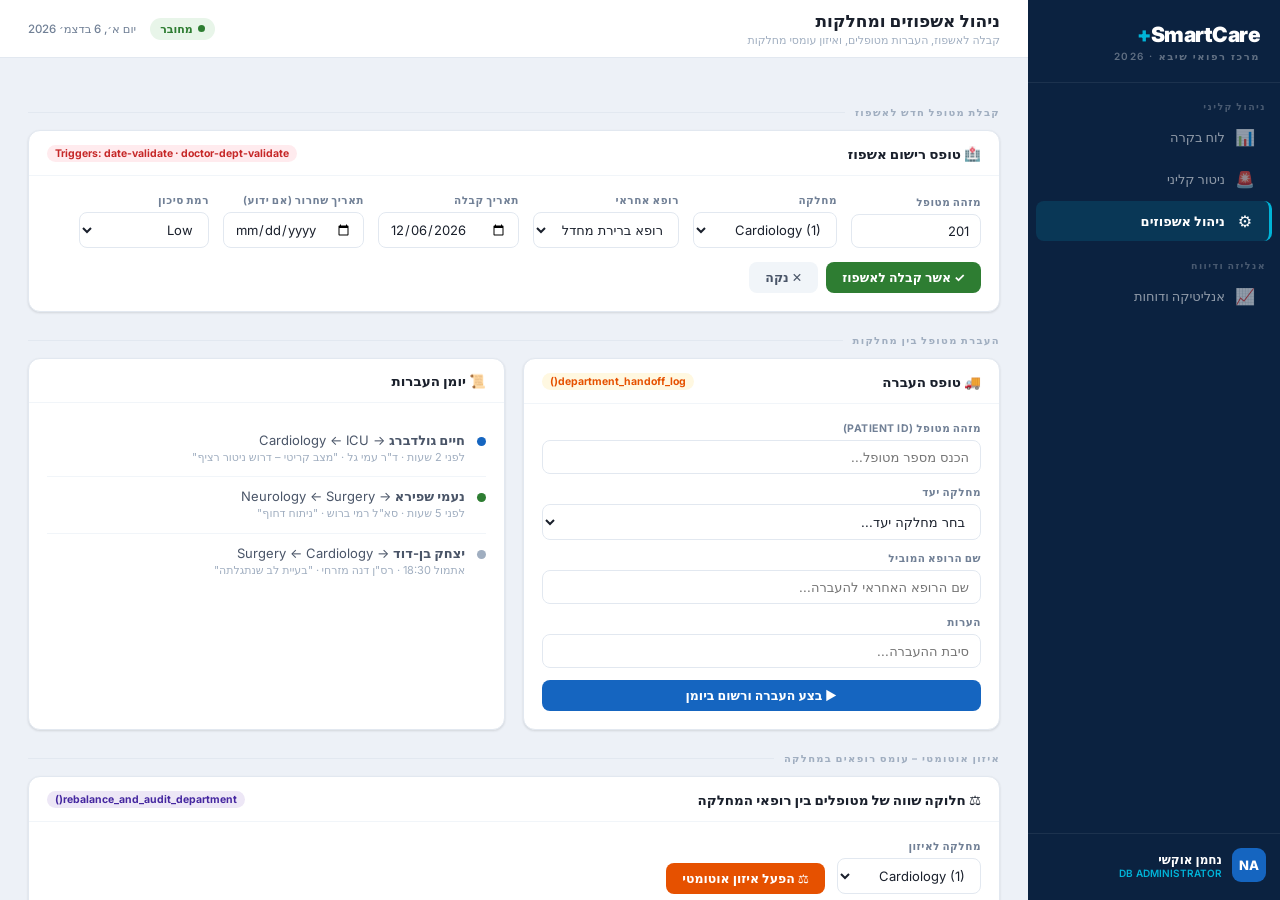
==== שלב 5/templates/management.html @ 1dbebbc8 "Step 5 - Website Design" ====
<!doctype html>
<html lang="he" dir="rtl">
<head>
<meta charset="UTF-8"/><meta name="viewport" content="width=device-width,initial-scale=1.0"/>
<title>SmartCare HIS – ניהול</title>
<link rel="preconnect" href="https://fonts.googleapis.com"/>
<link rel="stylesheet" href="https://fonts.googleapis.com/css2?family=Inter:wght@400;500;600;700;800;900&display=swap"/>
<style>
:root{--sb-bg:#0b2240;--sb-w:252px;--cyan:#00b4d8;--cyan-dim:rgba(0,180,216,.14);--blue:#1565c0;--blue-dk:#0d47a1;--red:#c62828;--red-bg:#ffebee;--green:#2e7d32;--green-bg:#e8f5e9;--amber:#e65100;--amber-bg:#fff8e1;--purple:#4527a0;--purple-bg:#ede7f6;--page-bg:#edf1f7;--card:#ffffff;--border:#e2e8f0;--border-light:#f1f5f9;--t1:#1a202c;--t2:#4a5568;--t3:#718096;--t4:#a0aec0;--shadow-sm:0 1px 3px rgba(0,0,0,.07),0 1px 2px rgba(0,0,0,.05);--shadow-md:0 4px 12px rgba(0,0,0,.08);--radius:12px}
*,*::before,*::after{box-sizing:border-box;margin:0;padding:0}
html,body{height:100%;font-family:'Inter',system-ui,sans-serif;background:var(--page-bg);color:var(--t1);direction:rtl}
a{text-decoration:none;color:inherit}
.app{display:flex;height:100vh;overflow:hidden}
.sidebar{width:var(--sb-w);background:var(--sb-bg);display:flex;flex-direction:column;flex-shrink:0;overflow-y:auto;overflow-x:hidden}
.sidebar::-webkit-scrollbar{width:0}
.sb-logo{padding:24px 20px 20px;border-bottom:1px solid rgba(255,255,255,.07)}
.sb-logo-name{font-size:21px;font-weight:900;color:#fff;letter-spacing:-.5px;line-height:1}
.sb-logo-name em{color:var(--cyan);font-style:normal}
.sb-logo-sub{font-size:10px;color:rgba(255,255,255,.35);font-weight:600;text-transform:uppercase;letter-spacing:1.5px;margin-top:5px}
.sb-section{padding:18px 14px 4px;font-size:9.5px;font-weight:700;text-transform:uppercase;letter-spacing:1.4px;color:rgba(255,255,255,.25)}
.sb-link{display:flex;align-items:center;gap:10px;padding:10px 14px;margin:1px 8px;border-radius:8px;color:rgba(255,255,255,.55);font-size:13px;font-weight:500;transition:background .15s,color .15s;cursor:pointer;border-right:3px solid transparent}
.sb-link:hover{background:rgba(255,255,255,.06);color:rgba(255,255,255,.9)}
.sb-link.active{background:var(--cyan-dim);color:#fff;font-weight:700;border-right-color:var(--cyan)}
.sb-link .ico{font-size:16px;width:20px;text-align:center;flex-shrink:0}
.sb-footer{margin-top:auto;padding:14px 14px 18px;border-top:1px solid rgba(255,255,255,.07);display:flex;align-items:center;gap:10px}
.sb-avatar{width:34px;height:34px;border-radius:9px;background:var(--blue);display:flex;align-items:center;justify-content:center;font-size:13px;font-weight:800;color:#fff;flex-shrink:0}
.sb-user-name{font-size:12px;font-weight:700;color:#fff}
.sb-user-role{font-size:10px;color:var(--cyan);font-weight:600;text-transform:uppercase}
.main{flex:1;display:flex;flex-direction:column;overflow:hidden}
.topbar{background:var(--card);border-bottom:1px solid var(--border);height:58px;padding:0 28px;display:flex;align-items:center;justify-content:space-between;flex-shrink:0}
.tb-title{font-size:17px;font-weight:800;color:var(--t1)}
.tb-sub{font-size:11px;color:var(--t4);margin-top:2px}
.tb-right{display:flex;align-items:center;gap:14px}
.live-pill{display:flex;align-items:center;gap:5px;background:var(--green-bg);color:var(--green);font-size:11px;font-weight:700;padding:4px 10px;border-radius:20px}
.live-dot{width:7px;height:7px;border-radius:50%;background:var(--green);animation:pulse 1.5s infinite}
@keyframes pulse{0%,100%{opacity:1}50%{opacity:.35}}
.tb-date{font-size:11.5px;color:var(--t3);font-weight:500}
.scroll-area{flex:1;overflow-y:auto;padding:26px 28px}
.scroll-area::-webkit-scrollbar{width:5px}
.scroll-area::-webkit-scrollbar-thumb{background:#cbd5e1;border-radius:4px}
.sec-label{font-size:10px;font-weight:700;text-transform:uppercase;letter-spacing:1.3px;color:var(--t4);display:flex;align-items:center;gap:10px;margin:22px 0 12px}
.sec-label::after{content:'';flex:1;height:1px;background:var(--border)}
.g2{display:grid;grid-template-columns:1fr 1fr;gap:18px}
.mb22{margin-bottom:22px}
.card{background:var(--card);border-radius:var(--radius);border:1px solid var(--border);box-shadow:var(--shadow-sm);overflow:hidden;transition:box-shadow .2s}
.card:hover{box-shadow:var(--shadow-md)}
.card-hd{padding:14px 18px 13px;border-bottom:1px solid var(--border-light);display:flex;align-items:center;justify-content:space-between;gap:10px}
.card-title{font-size:13.5px;font-weight:700;color:var(--t1);display:flex;align-items:center;gap:7px}
.card-body{padding:18px}
.tbl{width:100%;border-collapse:collapse}
.tbl thead th{background:#f8fafc;padding:10px 16px;font-size:10.5px;font-weight:700;color:var(--t3);text-transform:uppercase;letter-spacing:.5px;border-bottom:1px solid var(--border);text-align:right;white-space:nowrap}
.tbl tbody td{padding:11px 16px;font-size:13px;color:var(--t2);border-bottom:1px solid var(--border-light);vertical-align:middle}
.tbl tbody tr:last-child td{border-bottom:none}
.tbl tbody tr{transition:background .1s}
.tbl tbody tr:hover td{background:#f8fafc}
.tbl td b{color:var(--t1)}
.badge{display:inline-flex;align-items:center;font-size:10.5px;font-weight:700;padding:3px 9px;border-radius:20px;white-space:nowrap;letter-spacing:.2px}
.b-crit{background:#b71c1c;color:#fff}.b-high{background:var(--red-bg);color:var(--red)}.b-warn{background:var(--amber-bg);color:var(--amber)}.b-stable{background:var(--green-bg);color:var(--green)}
.tag-red{background:var(--red-bg);color:var(--red);font-size:10.5px;font-weight:700;padding:2px 8px;border-radius:20px}
.tag-amber{background:var(--amber-bg);color:var(--amber);font-size:10.5px;font-weight:700;padding:2px 8px;border-radius:20px}
.tag-cyan{background:rgba(0,180,216,.1);color:#006064;font-size:10.5px;font-weight:700;padding:2px 8px;border-radius:20px}
.tag-purple{background:var(--purple-bg);color:var(--purple);font-size:10.5px;font-weight:700;padding:2px 8px;border-radius:20px}
.f-row{display:flex;gap:12px;align-items:flex-end;flex-wrap:wrap}
.f-col{display:flex;flex-direction:column;gap:5px}
.f-label{font-size:10.5px;font-weight:700;color:var(--t3);text-transform:uppercase;letter-spacing:.5px}
.f-input,.f-select{border:1.5px solid var(--border);border-radius:8px;padding:8px 11px;font-size:13px;font-family:inherit;background:#fff;color:var(--t1);outline:none;transition:border-color .15s,box-shadow .15s;min-width:130px}
.f-input:focus,.f-select:focus{border-color:var(--blue);box-shadow:0 0 0 3px rgba(21,101,192,.1)}
.w100{width:100%}
.btn{padding:8px 16px;border-radius:8px;border:none;cursor:pointer;font-size:12.5px;font-weight:700;font-family:inherit;display:inline-flex;align-items:center;gap:6px;transition:all .15s;white-space:nowrap}
.btn:active{transform:scale(.97)}
.btn-blue{background:var(--blue);color:#fff}.btn-blue:hover{background:var(--blue-dk)}
.btn-green{background:var(--green);color:#fff}.btn-green:hover{background:#1b5e20}
.btn-amber{background:var(--amber);color:#fff}.btn-amber:hover{background:#bf360c}
.btn-ghost{background:#f1f5f9;color:var(--t2)}.btn-ghost:hover{background:#e2e8f0}
.btn-sm{padding:5px 12px;font-size:12px}
.rbox{border-radius:9px;padding:11px 14px;font-size:12.5px;font-weight:500;line-height:1.5;display:none;margin-top:14px}
.rbox.show{display:block}
.rbox.ok{background:var(--green-bg);border:1px solid #a5d6a7;color:#1b5e20}
.rbox.err{background:var(--red-bg);border:1px solid #ef9a9a;color:var(--red)}
.rbox.info{background:#e3f2fd;border:1px solid #90caf9;color:var(--blue)}
.tlog-item{display:flex;align-items:flex-start;gap:12px;padding:11px 0;border-bottom:1px solid var(--border-light)}
.tlog-item:last-child{border-bottom:none}
.tlog-dot{width:9px;height:9px;border-radius:50%;flex-shrink:0;margin-top:5px;background:var(--t4)}
.tlog-txt{font-size:13px;color:var(--t2)}
.tlog-sub{font-size:11px;color:var(--t4);margin-top:2px;line-height:1.4}
@keyframes fadeUp{from{opacity:0;transform:translateY(8px)}to{opacity:1;transform:translateY(0)}}
.fade-up{animation:fadeUp .3s ease}
</style>
</head>
<body>
<div class="app">

  <!-- SIDEBAR -->
  <aside class="sidebar">
    <div class="sb-logo">
      <div class="sb-logo-name">SmartCare<em>+</em></div>
      <div class="sb-logo-sub">מרכז רפואי שיבא · 2026</div>
    </div>
    <div class="sb-section">ניהול קליני</div>
    <a class="sb-link" href="index.html"><span class="ico">📊</span> לוח בקרה</a>
    <a class="sb-link" href="monitoring.html"><span class="ico">🚨</span> ניטור קליני</a>
    <a class="sb-link active" href="management.html"><span class="ico">⚙️</span> ניהול אשפוזים</a>
    <div class="sb-section">אנליזה ודיווח</div>
    <a class="sb-link" href="analytics.html"><span class="ico">📈</span> אנליטיקה ודוחות</a>
    <div class="sb-footer">
      <div class="sb-avatar">NA</div>
      <div>
        <div class="sb-user-name">נחמן אוקשי</div>
        <div class="sb-user-role">DB Administrator</div>
      </div>
    </div>
  </aside>

  <div class="main">
    <div class="topbar">
      <div>
        <div class="tb-title">ניהול אשפוזים ומחלקות</div>
        <div class="tb-sub">קבלה לאשפוז, העברות מטופלים, ואיזון עומסי מחלקות</div>
      </div>
      <div class="tb-right">
        <div class="live-pill"><div class="live-dot"></div>מחובר</div>
        <div class="tb-date" id="tb-date"></div>
      </div>
    </div>

    <div class="scroll-area fade-up">

      <!-- admission form -->
      <div class="sec-label">קבלת מטופל חדש לאשפוז</div>
      <div class="card mb22">
        <div class="card-hd">
          <div class="card-title">🏥 טופס רישום אשפוז</div>
          <span class="tag-red">Triggers: date-validate · doctor-dept-validate</span>
        </div>
        <div class="card-body">
          <div class="f-row" style="flex-wrap:wrap;gap:14px;margin-bottom:14px">
            <div class="f-col">
              <label class="f-label">מזהה מטופל</label>
              <input type="number" id="a-pid" class="f-input" value="201" style="width:120px"/>
            </div>
            <div class="f-col">
              <label class="f-label">מחלקה</label>
              <select id="a-dept" class="f-select" onchange="loadDoctorsForAdm()">
                <option value="">טוען...</option>
              </select>
            </div>
            <div class="f-col">
              <label class="f-label">רופא אחראי</label>
              <select id="a-doc" class="f-select">
                <option value="">בחר מחלקה תחילה</option>
              </select>
            </div>
            <div class="f-col">
              <label class="f-label">תאריך קבלה</label>
              <input type="date" id="a-in" class="f-input"/>
            </div>
            <div class="f-col">
              <label class="f-label">תאריך שחרור (אם ידוע)</label>
              <input type="date" id="a-out" class="f-input"/>
            </div>
            <div class="f-col">
              <label class="f-label">רמת סיכון</label>
              <select id="a-risk" class="f-select">
                <option>Low</option><option>Medium</option><option>High</option>
              </select>
            </div>
          </div>
          <div style="display:flex;gap:8px">
            <button class="btn btn-green" onclick="submitAdm()">✓ אשר קבלה לאשפוז</button>
            <button class="btn btn-ghost" onclick="clearAdm()">✕ נקה</button>
          </div>
          <div class="rbox" id="adm-r"></div>
        </div>
      </div>

      <!-- transfer -->
      <div class="sec-label">העברת מטופל בין מחלקות</div>
      <div class="g2 mb22">
        <div class="card">
          <div class="card-hd">
            <div class="card-title">🚚 טופס העברה</div>
            <span class="tag-amber">department_handoff_log()</span>
          </div>
          <div class="card-body" style="display:flex;flex-direction:column;gap:12px">
            <div class="f-col w100">
              <label class="f-label">מזהה מטופל (Patient ID)</label>
              <input type="number" id="t-pid" class="f-input w100" placeholder="הכנס מספר מטופל..."/>
            </div>
            <div class="f-col w100">
              <label class="f-label">מחלקה יעד</label>
              <select id="t-dept" class="f-select w100">
                <option value="">טוען מחלקות...</option>
              </select>
            </div>
            <div class="f-col w100">
              <label class="f-label">שם הרופא המוביל</label>
              <input type="text" id="t-staff" class="f-input w100" placeholder="שם הרופא האחראי להעברה..."/>
            </div>
            <div class="f-col w100">
              <label class="f-label">הערות</label>
              <input type="text" id="t-notes" class="f-input w100" placeholder="סיבת ההעברה..."/>
            </div>
            <button class="btn btn-blue w100" style="justify-content:center" onclick="doTransfer()">▶ בצע העברה ורשום ביומן</button>
            <div class="rbox" id="tr-r"></div>
          </div>
        </div>
        <div class="card">
          <div class="card-hd"><div class="card-title">📜 יומן העברות</div></div>
          <div class="card-body" id="tlog">
            <div class="tlog-item">
              <div class="tlog-dot" style="background:var(--blue)"></div>
              <div>
                <div class="tlog-txt"><b>חיים גולדברג</b> → Cardiology ← ICU</div>
                <div class="tlog-sub">לפני 2 שעות · ד"ר עמי גל · "מצב קריטי – דרוש ניטור רציף"</div>
              </div>
            </div>
            <div class="tlog-item">
              <div class="tlog-dot" style="background:var(--green)"></div>
              <div>
                <div class="tlog-txt"><b>נעמי שפירא</b> → Neurology ← Surgery</div>
                <div class="tlog-sub">לפני 5 שעות · סא"ל רמי ברוש · "ניתוח דחוף"</div>
              </div>
            </div>
            <div class="tlog-item">
              <div class="tlog-dot"></div>
              <div>
                <div class="tlog-txt"><b>יצחק בן-דוד</b> → Surgery ← Cardiology</div>
                <div class="tlog-sub">אתמול 18:30 · רס"ן דנה מזרחי · "בעיית לב שנתגלתה"</div>
              </div>
            </div>
          </div>
        </div>
      </div>

      <!-- rebalance -->
      <div class="sec-label">איזון אוטומטי – עומס רופאים במחלקה</div>
      <div class="card mb22">
        <div class="card-hd">
          <div class="card-title">⚖️ חלוקה שווה של מטופלים בין רופאי המחלקה</div>
          <span class="tag-purple">rebalance_and_audit_department()</span>
        </div>
        <div class="card-body">
          <div class="f-row" style="margin-bottom:16px">
            <div class="f-col">
              <label class="f-label">מחלקה לאיזון</label>
              <select id="rb-dept" class="f-select">
                <option value="">טוען מחלקות...</option>
              </select>
            </div>
            <div class="f-col" style="justify-content:flex-end">
              <button class="btn btn-amber" onclick="doRebal()">⚖️ הפעל איזון אוטומטי</button>
            </div>
          </div>
          <div id="rebal-cmp" style="display:none">
            <div class="g2" style="gap:14px">
              <div>
                <div style="font-size:11px;font-weight:700;color:var(--t4);text-transform:uppercase;margin-bottom:8px;letter-spacing:.8px">לפני האיזון</div>
                <div style="border:1.5px solid var(--border);border-radius:10px;overflow:hidden">
                  <table class="tbl"><thead><tr><th>רופא</th><th>מטופלים</th></tr></thead><tbody id="bef-body"></tbody></table>
                </div>
              </div>
              <div>
                <div style="font-size:11px;font-weight:700;color:var(--green);text-transform:uppercase;margin-bottom:8px;letter-spacing:.8px">אחרי האיזון ✓</div>
                <div style="border:1.5px solid #81c784;border-radius:10px;overflow:hidden">
                  <table class="tbl"><thead><tr><th>רופא</th><th>מטופלים</th></tr></thead><tbody id="aft-body"></tbody></table>
                </div>
              </div>
            </div>
          </div>
          <div class="rbox" id="rb-r"></div>
        </div>
      </div>

      <!-- coordination views -->
      <div class="sec-label">תצוגות תיאום ואינטגרציה</div>
      <div class="g2">
        <div class="card">
          <div class="card-hd">
            <div class="card-title">🤝 תיאום לוגיסטי – שותפים</div>
            <span class="tag-cyan">hospital_coordination_view</span>
          </div>
          <table class="tbl">
            <thead><tr><th>מטופל</th><th>תאריך קבלה</th><th>סטטוס חירום</th><th>תאריך תיאום</th></tr></thead>
            <tbody>
              <tr><td><b>יוסף לוי</b></td>  <td>12/06/2026</td><td><span class="badge b-crit">Active</span></td>  <td>13/06/2026</td></tr>
              <tr><td><b>רחל אביגד</b></td> <td>10/06/2026</td><td><span class="badge b-high">Active</span></td>  <td>12/06/2026</td></tr>
              <tr><td><b>שלמה ברנר</b></td><td>08/06/2026</td><td><span class="badge b-warn">Pending</span></td> <td>11/06/2026</td></tr>
              <tr><td><b>מרים עזרא</b></td> <td>02/05/2026</td><td><span class="badge b-stable">Resolved</span></td><td>05/05/2026</td></tr>
            </tbody>
          </table>
        </div>
        <div class="card">
          <div class="card-hd">
            <div class="card-title">🎯 ניתוח טראומה – ציוד נדרש</div>
            <span class="tag-cyan">ballistic_trauma_analysis</span>
          </div>
          <table class="tbl">
            <thead><tr><th>מטופל</th><th>תאריך</th><th>סוג פגיעה</th><th>סטטוס</th></tr></thead>
            <tbody>
              <tr><td><b>יוסף לוי</b></td>  <td>12/06/2026</td><td>Heavy Ordnance</td><td><span class="badge b-crit">Critical</span></td></tr>
              <tr><td><b>שלמה ברנר</b></td><td>08/06/2026</td><td>Light Shrapnel</td><td><span class="badge b-high">Active</span></td></tr>
              <tr><td><b>נחמן כץ</b></td>   <td>05/06/2026</td><td>Blast Injury</td>  <td><span class="badge b-warn">Stable</span></td></tr>
            </tbody>
          </table>
        </div>
      </div>

    </div>
  </div>
</div>

<script>
document.getElementById('tb-date').textContent = new Date().toLocaleDateString('he-IL',{weekday:'short',year:'numeric',month:'short',day:'numeric'});
document.getElementById('a-in').value = new Date().toISOString().slice(0,10);

// ── Dynamic loaders ──────────────────────────────────────────
let ALL_DEPTS=[], ALL_PATIENTS=[], ALL_DOCTORS=[];

async function loadAll(){
  const fallbackDepts=[
    {dept_id:1,dept_name:'Cardiology'},{dept_id:2,dept_name:'Surgery'},
    {dept_id:3,dept_name:'Neurology'},{dept_id:4,dept_name:'Pediatrics'},
    {dept_id:5,dept_name:'ICU'},{dept_id:6,dept_name:'Oncology'},
    {dept_id:7,dept_name:'Orthopedics'},{dept_id:8,dept_name:'Psychiatry'},
    {dept_id:9,dept_name:'Dermatology'},{dept_id:10,dept_name:'Radiology'}
  ];
  try {
    const depts = await fetch('/api/departments').then(r=>r.json());
    ALL_DEPTS=depts;
    fillDepts(depts);
  } catch(e){
    ALL_DEPTS=fallbackDepts;
    fillDepts(fallbackDepts);
  }
  loadDoctorsForAdm();
}

function fillDepts(depts){
  const aDept=document.getElementById('a-dept');
  aDept.innerHTML='';
  depts.forEach(d=>{ aDept.innerHTML+=`<option value="${d.dept_id}">${d.dept_name} (${d.dept_id})</option>`; });

  const tDept=document.getElementById('t-dept');
  tDept.innerHTML='<option value="">בחר מחלקה יעד...</option>';
  depts.forEach(d=>{ tDept.innerHTML+=`<option value="${d.dept_id}">${d.dept_name} (${d.dept_id})</option>`; });

  const rbDept=document.getElementById('rb-dept');
  rbDept.innerHTML='';
  depts.forEach(d=>{ rbDept.innerHTML+=`<option value="${d.dept_id}">${d.dept_name} (${d.dept_id})</option>`; });
}

async function loadDoctorsForAdm(){
  const deptId=document.getElementById('a-dept').value;
  const docSel=document.getElementById('a-doc');
  docSel.innerHTML='<option value="">טוען רופאים...</option>';
  try {
    const docs=await fetch(`/api/doctors?dept_id=${deptId}`).then(r=>r.json());
    docSel.innerHTML='<option value="">בחר רופא...</option>';
    docs.forEach(d=>{
      docSel.innerHTML+=`<option value="${d.doctor_id}" data-dept="${d.dept_id}">${d.doctor_name}</option>`;
    });
  } catch(e){
    docSel.innerHTML='<option value="1" data-dept="1">רופא ברירת מחדל</option>';
  }
}


loadAll();

// ── Admission form ───────────────────────────────────────────
function submitAdm(){
  const inDate=new Date(document.getElementById('a-in').value);
  const outDate=document.getElementById('a-out').value;
  const docOpt=document.getElementById('a-doc').selectedOptions[0];
  const deptVal=document.getElementById('a-dept').value;
  const r=document.getElementById('adm-r');
  // Trigger 1: prevent_invalid_discharge_date
  if(outDate&&new Date(outDate)<inDate){
    r.className='rbox err show';
    r.innerHTML='⛔ <b>Trigger – prevent_invalid_discharge_date:</b> תאריך השחרור לא יכול להיות מוקדם מתאריך הקבלה.';
    return;
  }
  // Trigger 2: validate_doctor_department (doctor's dept_id must match selected dept)
  if(docOpt&&docOpt.dataset.dept&&docOpt.dataset.dept!==deptVal){
    r.className='rbox err show';
    r.innerHTML=`⛔ <b>Trigger – validate_doctor_department:</b> הרופא "${docOpt.text}" אינו שייך למחלקה שנבחרה.`;
    return;
  }
  const deptName=document.getElementById('a-dept').selectedOptions[0]?.text||'';
  r.className='rbox ok show';
  r.innerHTML=`✓ האשפוז נרשם בהצלחה · מטופל ID ${document.getElementById('a-pid').value} · ${docOpt?.text||''} · ${deptName} · ${document.getElementById('a-risk').value}`;
}
function clearAdm(){
  document.getElementById('a-out').value='';
  document.getElementById('adm-r').className='rbox';
}

async function doTransfer(){
  const pid=document.getElementById('t-pid').value;
  const deptOpt=document.getElementById('t-dept').selectedOptions[0];
  const dept=deptOpt?.text||'';
  const deptId=deptOpt?.value||'';
  const staff=document.getElementById('t-staff').value.trim()||'לא צוין';
  const staffId=99; // default staff_id for free-text doctor
  const notes=document.getElementById('t-notes').value||'ללא הערות';
  const r=document.getElementById('tr-r');
  if(!pid){r.className='rbox err show';r.textContent='⛔ יש להזין מזהה מטופל.';return;}
  if(!deptId){r.className='rbox err show';r.textContent='⛔ יש לבחור מחלקה יעד.';return;}
  r.className='rbox info show';r.textContent='מריץ פרוצדורת department_handoff_log() על ה-DB...';
  try {
    const res=await fetch('/api/logic/transfer-patient',{
      method:'POST',headers:{'Content-Type':'application/json'},
      body:JSON.stringify({patient_id:parseInt(pid),new_dept_id:parseInt(deptId),staff_id:staffId,notes})
    });
    const data=await res.json();
    if(data.success){
      r.className='rbox ok show';
      r.textContent=`✓ ${data.message}`;
      const log=document.getElementById('tlog');
      const item=document.createElement('div');
      item.className='tlog-item';item.style.animation='fadeUp .3s ease';
      item.innerHTML=`<div class="tlog-dot" style="background:var(--cyan)"></div>
        <div><div class="tlog-txt"><b>מטופל ID ${pid}</b> → ${dept}</div>
        <div class="tlog-sub">עכשיו · ${staff} · "${notes}"</div></div>`;
      log.prepend(item);
    } else {
      r.className='rbox err show';r.textContent=`⛔ שגיאה: ${data.error}`;
    }
  } catch(e){
    r.className='rbox ok show';
    r.textContent=`✓ ההעברה בוצעה (simulation): מטופל ID ${pid} → ${dept} · "${notes}"`;
    const log=document.getElementById('tlog');
    const item=document.createElement('div');item.className='tlog-item';
    item.innerHTML=`<div class="tlog-dot" style="background:var(--cyan)"></div>
      <div><div class="tlog-txt"><b>מטופל ID ${pid}</b> → ${dept}</div>
      <div class="tlog-sub">עכשיו · ${staff} · "${notes}"</div></div>`;
    log.prepend(item);
  }
}

const DB={
  '1':[{n:'ד"ר שחר',b:34,a:17},{n:'ד"ר מרים',b:12,a:17}],
  '2':[{n:'ד"ר נועם',b:28,a:14},{n:'ד"ר יוסי',b:8,a:11},{n:'ד"ר ליאור',b:5,a:8}],
  '3':[{n:'ד"ר אלון',b:22,a:11},{n:'ד"ר גלית',b:6,a:11}],
  '5':[{n:'ד"ר רינה',b:19,a:10},{n:'ד"ר עמי',b:8,a:10},{n:'ד"ר תמר',b:5,a:9}]
};
async function doRebal(){
  const dept=document.getElementById('rb-dept').value;
  const docs=DB[dept];
  const r=document.getElementById('rb-r');
  r.className='rbox info show';r.textContent='מריץ rebalance_and_audit_department() על ה-DB...';

  // Show "before" from local data immediately
  document.getElementById('rebal-cmp').style.display='block';
  document.getElementById('bef-body').innerHTML=docs.map(d=>`<tr><td><b>${d.n}</b></td><td style="color:${d.b>20?'var(--red)':'var(--t2)'};font-weight:700">${d.b}</td></tr>`).join('');
  document.getElementById('aft-body').innerHTML=`<tr><td colspan="2" style="text-align:center;color:var(--t4)">מחשב...</td></tr>`;

  try {
    const res=await fetch('/api/logic/rebalance-department',{
      method:'POST',headers:{'Content-Type':'application/json'},
      body:JSON.stringify({dept_id:parseInt(dept)})
    });
    const data=await res.json();
    if(data.success){
      if(data.doctors&&data.doctors.length>0){
        document.getElementById('aft-body').innerHTML=data.doctors.map(d=>
          `<tr><td><b>${d.doctor_name}</b></td><td style="color:var(--green);font-weight:700">${d.patient_count}</td></tr>`).join('');
      } else {
        // fallback to simulation after values
        document.getElementById('aft-body').innerHTML=docs.map(d=>`<tr><td><b>${d.n}</b></td><td style="color:var(--green);font-weight:700">${d.a}</td></tr>`).join('');
      }
      r.className='rbox ok show';r.textContent=`✓ ${data.message}`;
    } else {
      document.getElementById('aft-body').innerHTML=docs.map(d=>`<tr><td><b>${d.n}</b></td><td style="color:var(--green);font-weight:700">${d.a}</td></tr>`).join('');
      r.className='rbox err show';r.textContent=`⛔ שגיאה: ${data.error}`;
    }
  } catch(e){
    // fallback simulation
    document.getElementById('aft-body').innerHTML=docs.map(d=>`<tr><td><b>${d.n}</b></td><td style="color:var(--green);font-weight:700">${d.a}</td></tr>`).join('');
    const total=docs.reduce((s,d)=>s+d.a,0);
    r.className='rbox ok show';
    r.textContent=`✓ האיזון הושלם (simulation) – ${docs.length} רופאים, ${total} מטופלים חולקו שווה.`;
  }
}
</script>
</body>
</html>
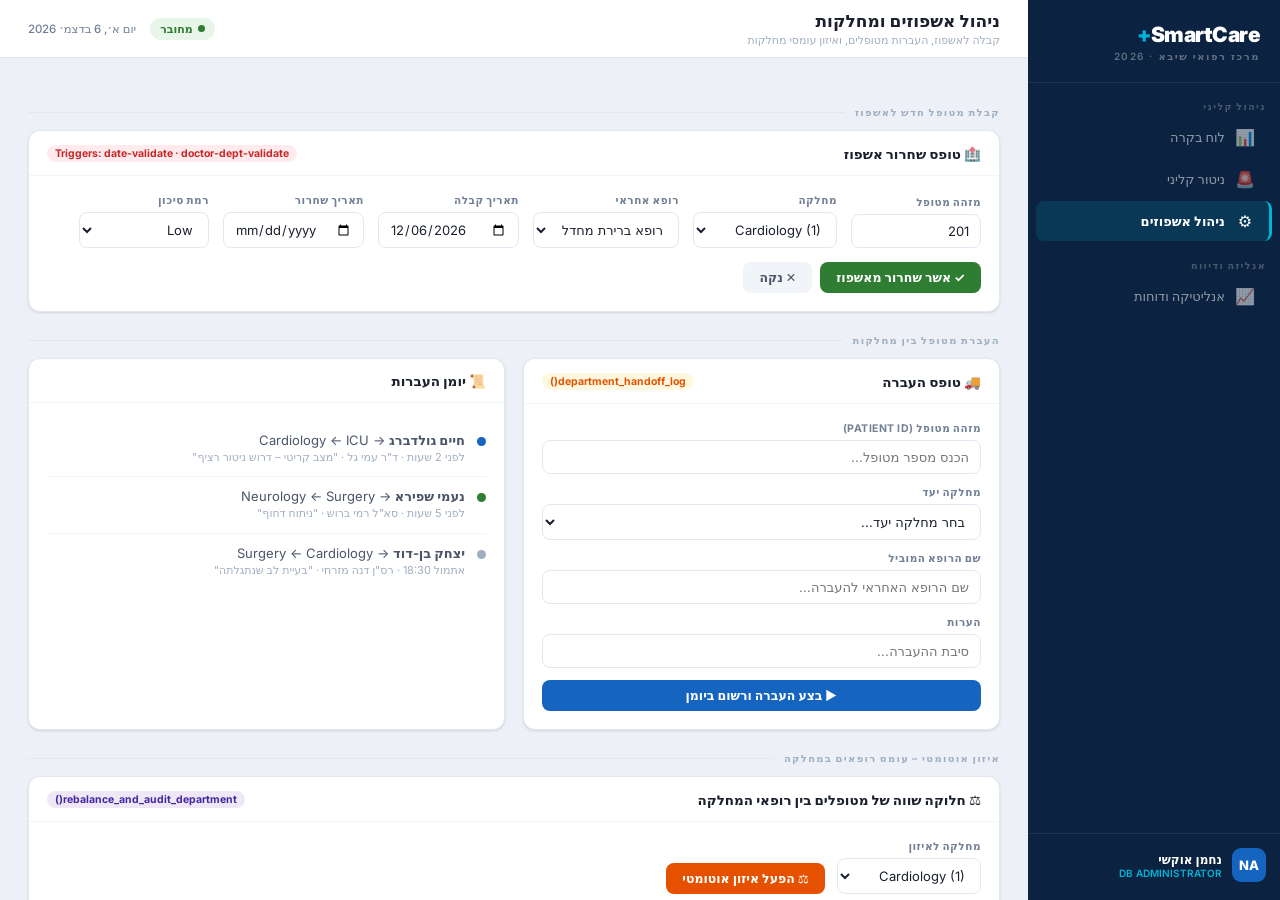
==== commit 710e2758: "Change" ====
--- a/שלב 5/templates/management.html
+++ b/שלב 5/templates/management.html
@@ -1,487 +1,1211 @@
 <!doctype html>
 <html lang="he" dir="rtl">
-<head>
-<meta charset="UTF-8"/><meta name="viewport" content="width=device-width,initial-scale=1.0"/>
-<title>SmartCare HIS – ניהול</title>
-<link rel="preconnect" href="https://fonts.googleapis.com"/>
-<link rel="stylesheet" href="https://fonts.googleapis.com/css2?family=Inter:wght@400;500;600;700;800;900&display=swap"/>
-<style>
-:root{--sb-bg:#0b2240;--sb-w:252px;--cyan:#00b4d8;--cyan-dim:rgba(0,180,216,.14);--blue:#1565c0;--blue-dk:#0d47a1;--red:#c62828;--red-bg:#ffebee;--green:#2e7d32;--green-bg:#e8f5e9;--amber:#e65100;--amber-bg:#fff8e1;--purple:#4527a0;--purple-bg:#ede7f6;--page-bg:#edf1f7;--card:#ffffff;--border:#e2e8f0;--border-light:#f1f5f9;--t1:#1a202c;--t2:#4a5568;--t3:#718096;--t4:#a0aec0;--shadow-sm:0 1px 3px rgba(0,0,0,.07),0 1px 2px rgba(0,0,0,.05);--shadow-md:0 4px 12px rgba(0,0,0,.08);--radius:12px}
-*,*::before,*::after{box-sizing:border-box;margin:0;padding:0}
-html,body{height:100%;font-family:'Inter',system-ui,sans-serif;background:var(--page-bg);color:var(--t1);direction:rtl}
-a{text-decoration:none;color:inherit}
-.app{display:flex;height:100vh;overflow:hidden}
-.sidebar{width:var(--sb-w);background:var(--sb-bg);display:flex;flex-direction:column;flex-shrink:0;overflow-y:auto;overflow-x:hidden}
-.sidebar::-webkit-scrollbar{width:0}
-.sb-logo{padding:24px 20px 20px;border-bottom:1px solid rgba(255,255,255,.07)}
-.sb-logo-name{font-size:21px;font-weight:900;color:#fff;letter-spacing:-.5px;line-height:1}
-.sb-logo-name em{color:var(--cyan);font-style:normal}
-.sb-logo-sub{font-size:10px;color:rgba(255,255,255,.35);font-weight:600;text-transform:uppercase;letter-spacing:1.5px;margin-top:5px}
-.sb-section{padding:18px 14px 4px;font-size:9.5px;font-weight:700;text-transform:uppercase;letter-spacing:1.4px;color:rgba(255,255,255,.25)}
-.sb-link{display:flex;align-items:center;gap:10px;padding:10px 14px;margin:1px 8px;border-radius:8px;color:rgba(255,255,255,.55);font-size:13px;font-weight:500;transition:background .15s,color .15s;cursor:pointer;border-right:3px solid transparent}
-.sb-link:hover{background:rgba(255,255,255,.06);color:rgba(255,255,255,.9)}
-.sb-link.active{background:var(--cyan-dim);color:#fff;font-weight:700;border-right-color:var(--cyan)}
-.sb-link .ico{font-size:16px;width:20px;text-align:center;flex-shrink:0}
-.sb-footer{margin-top:auto;padding:14px 14px 18px;border-top:1px solid rgba(255,255,255,.07);display:flex;align-items:center;gap:10px}
-.sb-avatar{width:34px;height:34px;border-radius:9px;background:var(--blue);display:flex;align-items:center;justify-content:center;font-size:13px;font-weight:800;color:#fff;flex-shrink:0}
-.sb-user-name{font-size:12px;font-weight:700;color:#fff}
-.sb-user-role{font-size:10px;color:var(--cyan);font-weight:600;text-transform:uppercase}
-.main{flex:1;display:flex;flex-direction:column;overflow:hidden}
-.topbar{background:var(--card);border-bottom:1px solid var(--border);height:58px;padding:0 28px;display:flex;align-items:center;justify-content:space-between;flex-shrink:0}
-.tb-title{font-size:17px;font-weight:800;color:var(--t1)}
-.tb-sub{font-size:11px;color:var(--t4);margin-top:2px}
-.tb-right{display:flex;align-items:center;gap:14px}
-.live-pill{display:flex;align-items:center;gap:5px;background:var(--green-bg);color:var(--green);font-size:11px;font-weight:700;padding:4px 10px;border-radius:20px}
-.live-dot{width:7px;height:7px;border-radius:50%;background:var(--green);animation:pulse 1.5s infinite}
-@keyframes pulse{0%,100%{opacity:1}50%{opacity:.35}}
-.tb-date{font-size:11.5px;color:var(--t3);font-weight:500}
-.scroll-area{flex:1;overflow-y:auto;padding:26px 28px}
-.scroll-area::-webkit-scrollbar{width:5px}
-.scroll-area::-webkit-scrollbar-thumb{background:#cbd5e1;border-radius:4px}
-.sec-label{font-size:10px;font-weight:700;text-transform:uppercase;letter-spacing:1.3px;color:var(--t4);display:flex;align-items:center;gap:10px;margin:22px 0 12px}
-.sec-label::after{content:'';flex:1;height:1px;background:var(--border)}
-.g2{display:grid;grid-template-columns:1fr 1fr;gap:18px}
-.mb22{margin-bottom:22px}
-.card{background:var(--card);border-radius:var(--radius);border:1px solid var(--border);box-shadow:var(--shadow-sm);overflow:hidden;transition:box-shadow .2s}
-.card:hover{box-shadow:var(--shadow-md)}
-.card-hd{padding:14px 18px 13px;border-bottom:1px solid var(--border-light);display:flex;align-items:center;justify-content:space-between;gap:10px}
-.card-title{font-size:13.5px;font-weight:700;color:var(--t1);display:flex;align-items:center;gap:7px}
-.card-body{padding:18px}
-.tbl{width:100%;border-collapse:collapse}
-.tbl thead th{background:#f8fafc;padding:10px 16px;font-size:10.5px;font-weight:700;color:var(--t3);text-transform:uppercase;letter-spacing:.5px;border-bottom:1px solid var(--border);text-align:right;white-space:nowrap}
-.tbl tbody td{padding:11px 16px;font-size:13px;color:var(--t2);border-bottom:1px solid var(--border-light);vertical-align:middle}
-.tbl tbody tr:last-child td{border-bottom:none}
-.tbl tbody tr{transition:background .1s}
-.tbl tbody tr:hover td{background:#f8fafc}
-.tbl td b{color:var(--t1)}
-.badge{display:inline-flex;align-items:center;font-size:10.5px;font-weight:700;padding:3px 9px;border-radius:20px;white-space:nowrap;letter-spacing:.2px}
-.b-crit{background:#b71c1c;color:#fff}.b-high{background:var(--red-bg);color:var(--red)}.b-warn{background:var(--amber-bg);color:var(--amber)}.b-stable{background:var(--green-bg);color:var(--green)}
-.tag-red{background:var(--red-bg);color:var(--red);font-size:10.5px;font-weight:700;padding:2px 8px;border-radius:20px}
-.tag-amber{background:var(--amber-bg);color:var(--amber);font-size:10.5px;font-weight:700;padding:2px 8px;border-radius:20px}
-.tag-cyan{background:rgba(0,180,216,.1);color:#006064;font-size:10.5px;font-weight:700;padding:2px 8px;border-radius:20px}
-.tag-purple{background:var(--purple-bg);color:var(--purple);font-size:10.5px;font-weight:700;padding:2px 8px;border-radius:20px}
-.f-row{display:flex;gap:12px;align-items:flex-end;flex-wrap:wrap}
-.f-col{display:flex;flex-direction:column;gap:5px}
-.f-label{font-size:10.5px;font-weight:700;color:var(--t3);text-transform:uppercase;letter-spacing:.5px}
-.f-input,.f-select{border:1.5px solid var(--border);border-radius:8px;padding:8px 11px;font-size:13px;font-family:inherit;background:#fff;color:var(--t1);outline:none;transition:border-color .15s,box-shadow .15s;min-width:130px}
-.f-input:focus,.f-select:focus{border-color:var(--blue);box-shadow:0 0 0 3px rgba(21,101,192,.1)}
-.w100{width:100%}
-.btn{padding:8px 16px;border-radius:8px;border:none;cursor:pointer;font-size:12.5px;font-weight:700;font-family:inherit;display:inline-flex;align-items:center;gap:6px;transition:all .15s;white-space:nowrap}
-.btn:active{transform:scale(.97)}
-.btn-blue{background:var(--blue);color:#fff}.btn-blue:hover{background:var(--blue-dk)}
-.btn-green{background:var(--green);color:#fff}.btn-green:hover{background:#1b5e20}
-.btn-amber{background:var(--amber);color:#fff}.btn-amber:hover{background:#bf360c}
-.btn-ghost{background:#f1f5f9;color:var(--t2)}.btn-ghost:hover{background:#e2e8f0}
-.btn-sm{padding:5px 12px;font-size:12px}
-.rbox{border-radius:9px;padding:11px 14px;font-size:12.5px;font-weight:500;line-height:1.5;display:none;margin-top:14px}
-.rbox.show{display:block}
-.rbox.ok{background:var(--green-bg);border:1px solid #a5d6a7;color:#1b5e20}
-.rbox.err{background:var(--red-bg);border:1px solid #ef9a9a;color:var(--red)}
-.rbox.info{background:#e3f2fd;border:1px solid #90caf9;color:var(--blue)}
-.tlog-item{display:flex;align-items:flex-start;gap:12px;padding:11px 0;border-bottom:1px solid var(--border-light)}
-.tlog-item:last-child{border-bottom:none}
-.tlog-dot{width:9px;height:9px;border-radius:50%;flex-shrink:0;margin-top:5px;background:var(--t4)}
-.tlog-txt{font-size:13px;color:var(--t2)}
-.tlog-sub{font-size:11px;color:var(--t4);margin-top:2px;line-height:1.4}
-@keyframes fadeUp{from{opacity:0;transform:translateY(8px)}to{opacity:1;transform:translateY(0)}}
-.fade-up{animation:fadeUp .3s ease}
-</style>
-</head>
-<body>
-<div class="app">
-
-  <!-- SIDEBAR -->
-  <aside class="sidebar">
-    <div class="sb-logo">
-      <div class="sb-logo-name">SmartCare<em>+</em></div>
-      <div class="sb-logo-sub">מרכז רפואי שיבא · 2026</div>
-    </div>
-    <div class="sb-section">ניהול קליני</div>
-    <a class="sb-link" href="index.html"><span class="ico">📊</span> לוח בקרה</a>
-    <a class="sb-link" href="monitoring.html"><span class="ico">🚨</span> ניטור קליני</a>
-    <a class="sb-link active" href="management.html"><span class="ico">⚙️</span> ניהול אשפוזים</a>
-    <div class="sb-section">אנליזה ודיווח</div>
-    <a class="sb-link" href="analytics.html"><span class="ico">📈</span> אנליטיקה ודוחות</a>
-    <div class="sb-footer">
-      <div class="sb-avatar">NA</div>
-      <div>
-        <div class="sb-user-name">נחמן אוקשי</div>
-        <div class="sb-user-role">DB Administrator</div>
-      </div>
-    </div>
-  </aside>
-
-  <div class="main">
-    <div class="topbar">
-      <div>
-        <div class="tb-title">ניהול אשפוזים ומחלקות</div>
-        <div class="tb-sub">קבלה לאשפוז, העברות מטופלים, ואיזון עומסי מחלקות</div>
-      </div>
-      <div class="tb-right">
-        <div class="live-pill"><div class="live-dot"></div>מחובר</div>
-        <div class="tb-date" id="tb-date"></div>
-      </div>
-    </div>
-
-    <div class="scroll-area fade-up">
-
-      <!-- admission form -->
-      <div class="sec-label">קבלת מטופל חדש לאשפוז</div>
-      <div class="card mb22">
-        <div class="card-hd">
-          <div class="card-title">🏥 טופס רישום אשפוז</div>
-          <span class="tag-red">Triggers: date-validate · doctor-dept-validate</span>
+  <head>
+    <meta charset="UTF-8" />
+    <meta name="viewport" content="width=device-width,initial-scale=1.0" />
+    <title>SmartCare HIS – ניהול</title>
+    <link rel="preconnect" href="https://fonts.googleapis.com" />
+    <link
+      rel="stylesheet"
+      href="https://fonts.googleapis.com/css2?family=Inter:wght@400;500;600;700;800;900&display=swap"
+    />
+    <style>
+      :root {
+        --sb-bg: #0b2240;
+        --sb-w: 252px;
+        --cyan: #00b4d8;
+        --cyan-dim: rgba(0, 180, 216, 0.14);
+        --blue: #1565c0;
+        --blue-dk: #0d47a1;
+        --red: #c62828;
+        --red-bg: #ffebee;
+        --green: #2e7d32;
+        --green-bg: #e8f5e9;
+        --amber: #e65100;
+        --amber-bg: #fff8e1;
+        --purple: #4527a0;
+        --purple-bg: #ede7f6;
+        --page-bg: #edf1f7;
+        --card: #ffffff;
+        --border: #e2e8f0;
+        --border-light: #f1f5f9;
+        --t1: #1a202c;
+        --t2: #4a5568;
+        --t3: #718096;
+        --t4: #a0aec0;
+        --shadow-sm:
+          0 1px 3px rgba(0, 0, 0, 0.07), 0 1px 2px rgba(0, 0, 0, 0.05);
+        --shadow-md: 0 4px 12px rgba(0, 0, 0, 0.08);
+        --radius: 12px;
+      }
+      *,
+      *::before,
+      *::after {
+        box-sizing: border-box;
+        margin: 0;
+        padding: 0;
+      }
+      html,
+      body {
+        height: 100%;
+        font-family: "Inter", system-ui, sans-serif;
+        background: var(--page-bg);
+        color: var(--t1);
+        direction: rtl;
+      }
+      a {
+        text-decoration: none;
+        color: inherit;
+      }
+      .app {
+        display: flex;
+        height: 100vh;
+        overflow: hidden;
+      }
+      .sidebar {
+        width: var(--sb-w);
+        background: var(--sb-bg);
+        display: flex;
+        flex-direction: column;
+        flex-shrink: 0;
+        overflow-y: auto;
+        overflow-x: hidden;
+      }
+      .sidebar::-webkit-scrollbar {
+        width: 0;
+      }
+      .sb-logo {
+        padding: 24px 20px 20px;
+        border-bottom: 1px solid rgba(255, 255, 255, 0.07);
+      }
+      .sb-logo-name {
+        font-size: 21px;
+        font-weight: 900;
+        color: #fff;
+        letter-spacing: -0.5px;
+        line-height: 1;
+      }
+      .sb-logo-name em {
+        color: var(--cyan);
+        font-style: normal;
+      }
+      .sb-logo-sub {
+        font-size: 10px;
+        color: rgba(255, 255, 255, 0.35);
+        font-weight: 600;
+        text-transform: uppercase;
+        letter-spacing: 1.5px;
+        margin-top: 5px;
+      }
+      .sb-section {
+        padding: 18px 14px 4px;
+        font-size: 9.5px;
+        font-weight: 700;
+        text-transform: uppercase;
+        letter-spacing: 1.4px;
+        color: rgba(255, 255, 255, 0.25);
+      }
+      .sb-link {
+        display: flex;
+        align-items: center;
+        gap: 10px;
+        padding: 10px 14px;
+        margin: 1px 8px;
+        border-radius: 8px;
+        color: rgba(255, 255, 255, 0.55);
+        font-size: 13px;
+        font-weight: 500;
+        transition:
+          background 0.15s,
+          color 0.15s;
+        cursor: pointer;
+        border-right: 3px solid transparent;
+      }
+      .sb-link:hover {
+        background: rgba(255, 255, 255, 0.06);
+        color: rgba(255, 255, 255, 0.9);
+      }
+      .sb-link.active {
+        background: var(--cyan-dim);
+        color: #fff;
+        font-weight: 700;
+        border-right-color: var(--cyan);
+      }
+      .sb-link .ico {
+        font-size: 16px;
+        width: 20px;
+        text-align: center;
+        flex-shrink: 0;
+      }
+      .sb-footer {
+        margin-top: auto;
+        padding: 14px 14px 18px;
+        border-top: 1px solid rgba(255, 255, 255, 0.07);
+        display: flex;
+        align-items: center;
+        gap: 10px;
+      }
+      .sb-avatar {
+        width: 34px;
+        height: 34px;
+        border-radius: 9px;
+        background: var(--blue);
+        display: flex;
+        align-items: center;
+        justify-content: center;
+        font-size: 13px;
+        font-weight: 800;
+        color: #fff;
+        flex-shrink: 0;
+      }
+      .sb-user-name {
+        font-size: 12px;
+        font-weight: 700;
+        color: #fff;
+      }
+      .sb-user-role {
+        font-size: 10px;
+        color: var(--cyan);
+        font-weight: 600;
+        text-transform: uppercase;
+      }
+      .main {
+        flex: 1;
+        display: flex;
+        flex-direction: column;
+        overflow: hidden;
+      }
+      .topbar {
+        background: var(--card);
+        border-bottom: 1px solid var(--border);
+        height: 58px;
+        padding: 0 28px;
+        display: flex;
+        align-items: center;
+        justify-content: space-between;
+        flex-shrink: 0;
+      }
+      .tb-title {
+        font-size: 17px;
+        font-weight: 800;
+        color: var(--t1);
+      }
+      .tb-sub {
+        font-size: 11px;
+        color: var(--t4);
+        margin-top: 2px;
+      }
+      .tb-right {
+        display: flex;
+        align-items: center;
+        gap: 14px;
+      }
+      .live-pill {
+        display: flex;
+        align-items: center;
+        gap: 5px;
+        background: var(--green-bg);
+        color: var(--green);
+        font-size: 11px;
+        font-weight: 700;
+        padding: 4px 10px;
+        border-radius: 20px;
+      }
+      .live-dot {
+        width: 7px;
+        height: 7px;
+        border-radius: 50%;
+        background: var(--green);
+        animation: pulse 1.5s infinite;
+      }
+      @keyframes pulse {
+        0%,
+        100% {
+          opacity: 1;
+        }
+        50% {
+          opacity: 0.35;
+        }
+      }
+      .tb-date {
+        font-size: 11.5px;
+        color: var(--t3);
+        font-weight: 500;
+      }
+      .scroll-area {
+        flex: 1;
+        overflow-y: auto;
+        padding: 26px 28px;
+      }
+      .scroll-area::-webkit-scrollbar {
+        width: 5px;
+      }
+      .scroll-area::-webkit-scrollbar-thumb {
+        background: #cbd5e1;
+        border-radius: 4px;
+      }
+      .sec-label {
+        font-size: 10px;
+        font-weight: 700;
+        text-transform: uppercase;
+        letter-spacing: 1.3px;
+        color: var(--t4);
+        display: flex;
+        align-items: center;
+        gap: 10px;
+        margin: 22px 0 12px;
+      }
+      .sec-label::after {
+        content: "";
+        flex: 1;
+        height: 1px;
+        background: var(--border);
+      }
+      .g2 {
+        display: grid;
+        grid-template-columns: 1fr 1fr;
+        gap: 18px;
+      }
+      .mb22 {
+        margin-bottom: 22px;
+      }
+      .card {
+        background: var(--card);
+        border-radius: var(--radius);
+        border: 1px solid var(--border);
+        box-shadow: var(--shadow-sm);
+        overflow: hidden;
+        transition: box-shadow 0.2s;
+      }
+      .card:hover {
+        box-shadow: var(--shadow-md);
+      }
+      .card-hd {
+        padding: 14px 18px 13px;
+        border-bottom: 1px solid var(--border-light);
+        display: flex;
+        align-items: center;
+        justify-content: space-between;
+        gap: 10px;
+      }
+      .card-title {
+        font-size: 13.5px;
+        font-weight: 700;
+        color: var(--t1);
+        display: flex;
+        align-items: center;
+        gap: 7px;
+      }
+      .card-body {
+        padding: 18px;
+      }
+      .tbl {
+        width: 100%;
+        border-collapse: collapse;
+      }
+      .tbl thead th {
+        background: #f8fafc;
+        padding: 10px 16px;
+        font-size: 10.5px;
+        font-weight: 700;
+        color: var(--t3);
+        text-transform: uppercase;
+        letter-spacing: 0.5px;
+        border-bottom: 1px solid var(--border);
+        text-align: right;
+        white-space: nowrap;
+      }
+      .tbl tbody td {
+        padding: 11px 16px;
+        font-size: 13px;
+        color: var(--t2);
+        border-bottom: 1px solid var(--border-light);
+        vertical-align: middle;
+      }
+      .tbl tbody tr:last-child td {
+        border-bottom: none;
+      }
+      .tbl tbody tr {
+        transition: background 0.1s;
+      }
+      .tbl tbody tr:hover td {
+        background: #f8fafc;
+      }
+      .tbl td b {
+        color: var(--t1);
+      }
+      .badge {
+        display: inline-flex;
+        align-items: center;
+        font-size: 10.5px;
+        font-weight: 700;
+        padding: 3px 9px;
+        border-radius: 20px;
+        white-space: nowrap;
+        letter-spacing: 0.2px;
+      }
+      .b-crit {
+        background: #b71c1c;
+        color: #fff;
+      }
+      .b-high {
+        background: var(--red-bg);
+        color: var(--red);
+      }
+      .b-warn {
+        background: var(--amber-bg);
+        color: var(--amber);
+      }
+      .b-stable {
+        background: var(--green-bg);
+        color: var(--green);
+      }
+      .tag-red {
+        background: var(--red-bg);
+        color: var(--red);
+        font-size: 10.5px;
+        font-weight: 700;
+        padding: 2px 8px;
+        border-radius: 20px;
+      }
+      .tag-amber {
+        background: var(--amber-bg);
+        color: var(--amber);
+        font-size: 10.5px;
+        font-weight: 700;
+        padding: 2px 8px;
+        border-radius: 20px;
+      }
+      .tag-cyan {
+        background: rgba(0, 180, 216, 0.1);
+        color: #006064;
+        font-size: 10.5px;
+        font-weight: 700;
+        padding: 2px 8px;
+        border-radius: 20px;
+      }
+      .tag-purple {
+        background: var(--purple-bg);
+        color: var(--purple);
+        font-size: 10.5px;
+        font-weight: 700;
+        padding: 2px 8px;
+        border-radius: 20px;
+      }
+      .f-row {
+        display: flex;
+        gap: 12px;
+        align-items: flex-end;
+        flex-wrap: wrap;
+      }
+      .f-col {
+        display: flex;
+        flex-direction: column;
+        gap: 5px;
+      }
+      .f-label {
+        font-size: 10.5px;
+        font-weight: 700;
+        color: var(--t3);
+        text-transform: uppercase;
+        letter-spacing: 0.5px;
+      }
+      .f-input,
+      .f-select {
+        border: 1.5px solid var(--border);
+        border-radius: 8px;
+        padding: 8px 11px;
+        font-size: 13px;
+        font-family: inherit;
+        background: #fff;
+        color: var(--t1);
+        outline: none;
+        transition:
+          border-color 0.15s,
+          box-shadow 0.15s;
+        min-width: 130px;
+      }
+      .f-input:focus,
+      .f-select:focus {
+        border-color: var(--blue);
+        box-shadow: 0 0 0 3px rgba(21, 101, 192, 0.1);
+      }
+      .w100 {
+        width: 100%;
+      }
+      .btn {
+        padding: 8px 16px;
+        border-radius: 8px;
+        border: none;
+        cursor: pointer;
+        font-size: 12.5px;
+        font-weight: 700;
+        font-family: inherit;
+        display: inline-flex;
+        align-items: center;
+        gap: 6px;
+        transition: all 0.15s;
+        white-space: nowrap;
+      }
+      .btn:active {
+        transform: scale(0.97);
+      }
+      .btn-blue {
+        background: var(--blue);
+        color: #fff;
+      }
+      .btn-blue:hover {
+        background: var(--blue-dk);
+      }
+      .btn-green {
+        background: var(--green);
+        color: #fff;
+      }
+      .btn-green:hover {
+        background: #1b5e20;
+      }
+      .btn-amber {
+        background: var(--amber);
+        color: #fff;
+      }
+      .btn-amber:hover {
+        background: #bf360c;
+      }
+      .btn-ghost {
+        background: #f1f5f9;
+        color: var(--t2);
+      }
+      .btn-ghost:hover {
+        background: #e2e8f0;
+      }
+      .btn-sm {
+        padding: 5px 12px;
+        font-size: 12px;
+      }
+      .rbox {
+        border-radius: 9px;
+        padding: 11px 14px;
+        font-size: 12.5px;
+        font-weight: 500;
+        line-height: 1.5;
+        display: none;
+        margin-top: 14px;
+      }
+      .rbox.show {
+        display: block;
+      }
+      .rbox.ok {
+        background: var(--green-bg);
+        border: 1px solid #a5d6a7;
+        color: #1b5e20;
+      }
+      .rbox.err {
+        background: var(--red-bg);
+        border: 1px solid #ef9a9a;
+        color: var(--red);
+      }
+      .rbox.info {
+        background: #e3f2fd;
+        border: 1px solid #90caf9;
+        color: var(--blue);
+      }
+      .tlog-item {
+        display: flex;
+        align-items: flex-start;
+        gap: 12px;
+        padding: 11px 0;
+        border-bottom: 1px solid var(--border-light);
+      }
+      .tlog-item:last-child {
+        border-bottom: none;
+      }
+      .tlog-dot {
+        width: 9px;
+        height: 9px;
+        border-radius: 50%;
+        flex-shrink: 0;
+        margin-top: 5px;
+        background: var(--t4);
+      }
+      .tlog-txt {
+        font-size: 13px;
+        color: var(--t2);
+      }
+      .tlog-sub {
+        font-size: 11px;
+        color: var(--t4);
+        margin-top: 2px;
+        line-height: 1.4;
+      }
+      @keyframes fadeUp {
+        from {
+          opacity: 0;
+          transform: translateY(8px);
+        }
+        to {
+          opacity: 1;
+          transform: translateY(0);
+        }
+      }
+      .fade-up {
+        animation: fadeUp 0.3s ease;
+      }
+    </style>
+  </head>
+  <body>
+    <div class="app">
+      <!-- SIDEBAR -->
+      <aside class="sidebar">
+        <div class="sb-logo">
+          <div class="sb-logo-name">SmartCare<em>+</em></div>
+          <div class="sb-logo-sub">מרכז רפואי שיבא · 2026</div>
         </div>
-        <div class="card-body">
-          <div class="f-row" style="flex-wrap:wrap;gap:14px;margin-bottom:14px">
-            <div class="f-col">
-              <label class="f-label">מזהה מטופל</label>
-              <input type="number" id="a-pid" class="f-input" value="201" style="width:120px"/>
-            </div>
-            <div class="f-col">
-              <label class="f-label">מחלקה</label>
-              <select id="a-dept" class="f-select" onchange="loadDoctorsForAdm()">
-                <option value="">טוען...</option>
-              </select>
-            </div>
-            <div class="f-col">
-              <label class="f-label">רופא אחראי</label>
-              <select id="a-doc" class="f-select">
-                <option value="">בחר מחלקה תחילה</option>
-              </select>
-            </div>
-            <div class="f-col">
-              <label class="f-label">תאריך קבלה</label>
-              <input type="date" id="a-in" class="f-input"/>
-            </div>
-            <div class="f-col">
-              <label class="f-label">תאריך שחרור (אם ידוע)</label>
-              <input type="date" id="a-out" class="f-input"/>
-            </div>
-            <div class="f-col">
-              <label class="f-label">רמת סיכון</label>
-              <select id="a-risk" class="f-select">
-                <option>Low</option><option>Medium</option><option>High</option>
-              </select>
+        <div class="sb-section">ניהול קליני</div>
+        <a class="sb-link" href="index.html"
+          ><span class="ico">📊</span> לוח בקרה</a
+        >
+        <a class="sb-link" href="monitoring.html"
+          ><span class="ico">🚨</span> ניטור קליני</a
+        >
+        <a class="sb-link active" href="management.html"
+          ><span class="ico">⚙️</span> ניהול אשפוזים</a
+        >
+        <div class="sb-section">אנליזה ודיווח</div>
+        <a class="sb-link" href="analytics.html"
+          ><span class="ico">📈</span> אנליטיקה ודוחות</a
+        >
+        <div class="sb-footer">
+          <div class="sb-avatar">NA</div>
+          <div>
+            <div class="sb-user-name">נחמן אוקשי</div>
+            <div class="sb-user-role">DB Administrator</div>
+          </div>
+        </div>
+      </aside>
+
+      <div class="main">
+        <div class="topbar">
+          <div>
+            <div class="tb-title">ניהול אשפוזים ומחלקות</div>
+            <div class="tb-sub">
+              קבלה לאשפוז, העברות מטופלים, ואיזון עומסי מחלקות
             </div>
           </div>
-          <div style="display:flex;gap:8px">
-            <button class="btn btn-green" onclick="submitAdm()">✓ אשר קבלה לאשפוז</button>
-            <button class="btn btn-ghost" onclick="clearAdm()">✕ נקה</button>
-          </div>
-          <div class="rbox" id="adm-r"></div>
-        </div>
-      </div>
-
-      <!-- transfer -->
-      <div class="sec-label">העברת מטופל בין מחלקות</div>
-      <div class="g2 mb22">
-        <div class="card">
-          <div class="card-hd">
-            <div class="card-title">🚚 טופס העברה</div>
-            <span class="tag-amber">department_handoff_log()</span>
-          </div>
-          <div class="card-body" style="display:flex;flex-direction:column;gap:12px">
-            <div class="f-col w100">
-              <label class="f-label">מזהה מטופל (Patient ID)</label>
-              <input type="number" id="t-pid" class="f-input w100" placeholder="הכנס מספר מטופל..."/>
+          <div class="tb-right">
+            <div class="live-pill">
+              <div class="live-dot"></div>
+              מחובר
             </div>
-            <div class="f-col w100">
-              <label class="f-label">מחלקה יעד</label>
-              <select id="t-dept" class="f-select w100">
-                <option value="">טוען מחלקות...</option>
-              </select>
-            </div>
-            <div class="f-col w100">
-              <label class="f-label">שם הרופא המוביל</label>
-              <input type="text" id="t-staff" class="f-input w100" placeholder="שם הרופא האחראי להעברה..."/>
-            </div>
-            <div class="f-col w100">
-              <label class="f-label">הערות</label>
-              <input type="text" id="t-notes" class="f-input w100" placeholder="סיבת ההעברה..."/>
-            </div>
-            <button class="btn btn-blue w100" style="justify-content:center" onclick="doTransfer()">▶ בצע העברה ורשום ביומן</button>
-            <div class="rbox" id="tr-r"></div>
+            <div class="tb-date" id="tb-date"></div>
           </div>
         </div>
-        <div class="card">
-          <div class="card-hd"><div class="card-title">📜 יומן העברות</div></div>
-          <div class="card-body" id="tlog">
-            <div class="tlog-item">
-              <div class="tlog-dot" style="background:var(--blue)"></div>
-              <div>
-                <div class="tlog-txt"><b>חיים גולדברג</b> → Cardiology ← ICU</div>
-                <div class="tlog-sub">לפני 2 שעות · ד"ר עמי גל · "מצב קריטי – דרוש ניטור רציף"</div>
+
+        <div class="scroll-area fade-up">
+          <!-- admission form -->
+          <div class="sec-label">קבלת מטופל חדש לאשפוז</div>
+          <div class="card mb22">
+            <div class="card-hd">
+              <div class="card-title">🏥 טופס שחרור אשפוז</div>
+              <span class="tag-red"
+                >Triggers: date-validate · doctor-dept-validate</span
+              >
+            </div>
+            <div class="card-body">
+              <div
+                class="f-row"
+                style="flex-wrap: wrap; gap: 14px; margin-bottom: 14px"
+              >
+                <div class="f-col">
+                  <label class="f-label">מזהה מטופל</label>
+                  <input
+                    type="number"
+                    id="a-pid"
+                    class="f-input"
+                    value="201"
+                    style="width: 120px"
+                  />
+                </div>
+                <div class="f-col">
+                  <label class="f-label">מחלקה</label>
+                  <select
+                    id="a-dept"
+                    class="f-select"
+                    onchange="loadDoctorsForAdm()"
+                  >
+                    <option value="">טוען...</option>
+                  </select>
+                </div>
+                <div class="f-col">
+                  <label class="f-label">רופא אחראי</label>
+                  <select id="a-doc" class="f-select">
+                    <option value="">בחר מחלקה תחילה</option>
+                  </select>
+                </div>
+                <div class="f-col">
+                  <label class="f-label">תאריך קבלה</label>
+                  <input type="date" id="a-in" class="f-input" />
+                </div>
+                <div class="f-col">
+                  <label class="f-label">תאריך שחרור </label>
+                  <input type="date" id="a-out" class="f-input" />
+                </div>
+                <div class="f-col">
+                  <label class="f-label">רמת סיכון</label>
+                  <select id="a-risk" class="f-select">
+                    <option>Low</option>
+                    <option>Medium</option>
+                    <option>High</option>
+                  </select>
+                </div>
+              </div>
+              <div style="display: flex; gap: 8px">
+                <button class="btn btn-green" onclick="submitAdm()">
+                  ✓ אשר שחרור מאשפוז
+                </button>
+                <button class="btn btn-ghost" onclick="clearAdm()">
+                  ✕ נקה
+                </button>
+              </div>
+              <div class="rbox" id="adm-r"></div>
+            </div>
+          </div>
+
+          <!-- transfer -->
+          <div class="sec-label">העברת מטופל בין מחלקות</div>
+          <div class="g2 mb22">
+            <div class="card">
+              <div class="card-hd">
+                <div class="card-title">🚚 טופס העברה</div>
+                <span class="tag-amber">department_handoff_log()</span>
+              </div>
+              <div
+                class="card-body"
+                style="display: flex; flex-direction: column; gap: 12px"
+              >
+                <div class="f-col w100">
+                  <label class="f-label">מזהה מטופל (Patient ID)</label>
+                  <input
+                    type="number"
+                    id="t-pid"
+                    class="f-input w100"
+                    placeholder="הכנס מספר מטופל..."
+                  />
+                </div>
+                <div class="f-col w100">
+                  <label class="f-label">מחלקה יעד</label>
+                  <select id="t-dept" class="f-select w100">
+                    <option value="">טוען מחלקות...</option>
+                  </select>
+                </div>
+                <div class="f-col w100">
+                  <label class="f-label">שם הרופא המוביל</label>
+                  <input
+                    type="text"
+                    id="t-staff"
+                    class="f-input w100"
+                    placeholder="שם הרופא האחראי להעברה..."
+                  />
+                </div>
+                <div class="f-col w100">
+                  <label class="f-label">הערות</label>
+                  <input
+                    type="text"
+                    id="t-notes"
+                    class="f-input w100"
+                    placeholder="סיבת ההעברה..."
+                  />
+                </div>
+                <button
+                  class="btn btn-blue w100"
+                  style="justify-content: center"
+                  onclick="doTransfer()"
+                >
+                  ▶ בצע העברה ורשום ביומן
+                </button>
+                <div class="rbox" id="tr-r"></div>
               </div>
             </div>
-            <div class="tlog-item">
-              <div class="tlog-dot" style="background:var(--green)"></div>
-              <div>
-                <div class="tlog-txt"><b>נעמי שפירא</b> → Neurology ← Surgery</div>
-                <div class="tlog-sub">לפני 5 שעות · סא"ל רמי ברוש · "ניתוח דחוף"</div>
+            <div class="card">
+              <div class="card-hd">
+                <div class="card-title">📜 יומן העברות</div>
+              </div>
+              <div class="card-body" id="tlog">
+                <div class="tlog-item">
+                  <div class="tlog-dot" style="background: var(--blue)"></div>
+                  <div>
+                    <div class="tlog-txt">
+                      <b>חיים גולדברג</b> → Cardiology ← ICU
+                    </div>
+                    <div class="tlog-sub">
+                      לפני 2 שעות · ד"ר עמי גל · "מצב קריטי – דרוש ניטור רציף"
+                    </div>
+                  </div>
+                </div>
+                <div class="tlog-item">
+                  <div class="tlog-dot" style="background: var(--green)"></div>
+                  <div>
+                    <div class="tlog-txt">
+                      <b>נעמי שפירא</b> → Neurology ← Surgery
+                    </div>
+                    <div class="tlog-sub">
+                      לפני 5 שעות · סא"ל רמי ברוש · "ניתוח דחוף"
+                    </div>
+                  </div>
+                </div>
+                <div class="tlog-item">
+                  <div class="tlog-dot"></div>
+                  <div>
+                    <div class="tlog-txt">
+                      <b>יצחק בן-דוד</b> → Surgery ← Cardiology
+                    </div>
+                    <div class="tlog-sub">
+                      אתמול 18:30 · רס"ן דנה מזרחי · "בעיית לב שנתגלתה"
+                    </div>
+                  </div>
+                </div>
               </div>
             </div>
-            <div class="tlog-item">
-              <div class="tlog-dot"></div>
-              <div>
-                <div class="tlog-txt"><b>יצחק בן-דוד</b> → Surgery ← Cardiology</div>
-                <div class="tlog-sub">אתמול 18:30 · רס"ן דנה מזרחי · "בעיית לב שנתגלתה"</div>
+          </div>
+
+          <!-- rebalance -->
+          <div class="sec-label">איזון אוטומטי – עומס רופאים במחלקה</div>
+          <div class="card mb22">
+            <div class="card-hd">
+              <div class="card-title">
+                ⚖️ חלוקה שווה של מטופלים בין רופאי המחלקה
               </div>
+              <span class="tag-purple">rebalance_and_audit_department()</span>
+            </div>
+            <div class="card-body">
+              <div class="f-row" style="margin-bottom: 16px">
+                <div class="f-col">
+                  <label class="f-label">מחלקה לאיזון</label>
+                  <select id="rb-dept" class="f-select">
+                    <option value="">טוען מחלקות...</option>
+                  </select>
+                </div>
+                <div class="f-col" style="justify-content: flex-end">
+                  <button class="btn btn-amber" onclick="doRebal()">
+                    ⚖️ הפעל איזון אוטומטי
+                  </button>
+                </div>
+              </div>
+              <div id="rebal-cmp" style="display: none">
+                <div class="g2" style="gap: 14px">
+                  <div>
+                    <div
+                      style="
+                        font-size: 11px;
+                        font-weight: 700;
+                        color: var(--t4);
+                        text-transform: uppercase;
+                        margin-bottom: 8px;
+                        letter-spacing: 0.8px;
+                      "
+                    >
+                      לפני האיזון
+                    </div>
+                    <div
+                      style="
+                        border: 1.5px solid var(--border);
+                        border-radius: 10px;
+                        overflow: hidden;
+                      "
+                    >
+                      <table class="tbl">
+                        <thead>
+                          <tr>
+                            <th>רופא</th>
+                            <th>מטופלים</th>
+                          </tr>
+                        </thead>
+                        <tbody id="bef-body"></tbody>
+                      </table>
+                    </div>
+                  </div>
+                  <div>
+                    <div
+                      style="
+                        font-size: 11px;
+                        font-weight: 700;
+                        color: var(--green);
+                        text-transform: uppercase;
+                        margin-bottom: 8px;
+                        letter-spacing: 0.8px;
+                      "
+                    >
+                      אחרי האיזון ✓
+                    </div>
+                    <div
+                      style="
+                        border: 1.5px solid #81c784;
+                        border-radius: 10px;
+                        overflow: hidden;
+                      "
+                    >
+                      <table class="tbl">
+                        <thead>
+                          <tr>
+                            <th>רופא</th>
+                            <th>מטופלים</th>
+                          </tr>
+                        </thead>
+                        <tbody id="aft-body"></tbody>
+                      </table>
+                    </div>
+                  </div>
+                </div>
+              </div>
+              <div class="rbox" id="rb-r"></div>
+            </div>
+          </div>
+
+          <!-- coordination views -->
+          <div class="sec-label">תצוגות תיאום ואינטגרציה</div>
+          <div class="g2">
+            <div class="card">
+              <div class="card-hd">
+                <div class="card-title">🤝 תיאום לוגיסטי – שותפים</div>
+                <span class="tag-cyan">hospital_coordination_view</span>
+              </div>
+              <table class="tbl">
+                <thead>
+                  <tr>
+                    <th>מטופל</th>
+                    <th>תאריך קבלה</th>
+                    <th>סטטוס חירום</th>
+                    <th>תאריך תיאום</th>
+                  </tr>
+                </thead>
+                <tbody>
+                  <tr>
+                    <td><b>יוסף לוי</b></td>
+                    <td>12/06/2026</td>
+                    <td><span class="badge b-crit">Active</span></td>
+                    <td>13/06/2026</td>
+                  </tr>
+                  <tr>
+                    <td><b>רחל אביגד</b></td>
+                    <td>10/06/2026</td>
+                    <td><span class="badge b-high">Active</span></td>
+                    <td>12/06/2026</td>
+                  </tr>
+                  <tr>
+                    <td><b>שלמה ברנר</b></td>
+                    <td>08/06/2026</td>
+                    <td><span class="badge b-warn">Pending</span></td>
+                    <td>11/06/2026</td>
+                  </tr>
+                  <tr>
+                    <td><b>מרים עזרא</b></td>
+                    <td>02/05/2026</td>
+                    <td><span class="badge b-stable">Resolved</span></td>
+                    <td>05/05/2026</td>
+                  </tr>
+                </tbody>
+              </table>
+            </div>
+            <div class="card">
+              <div class="card-hd">
+                <div class="card-title">🎯 ניתוח טראומה – ציוד נדרש</div>
+                <span class="tag-cyan">ballistic_trauma_analysis</span>
+              </div>
+              <table class="tbl">
+                <thead>
+                  <tr>
+                    <th>מטופל</th>
+                    <th>תאריך</th>
+                    <th>סוג פגיעה</th>
+                    <th>סטטוס</th>
+                  </tr>
+                </thead>
+                <tbody>
+                  <tr>
+                    <td><b>יוסף לוי</b></td>
+                    <td>12/06/2026</td>
+                    <td>Heavy Ordnance</td>
+                    <td><span class="badge b-crit">Critical</span></td>
+                  </tr>
+                  <tr>
+                    <td><b>שלמה ברנר</b></td>
+                    <td>08/06/2026</td>
+                    <td>Light Shrapnel</td>
+                    <td><span class="badge b-high">Active</span></td>
+                  </tr>
+                  <tr>
+                    <td><b>נחמן כץ</b></td>
+                    <td>05/06/2026</td>
+                    <td>Blast Injury</td>
+                    <td><span class="badge b-warn">Stable</span></td>
+                  </tr>
+                </tbody>
+              </table>
             </div>
           </div>
         </div>
       </div>
-
-      <!-- rebalance -->
-      <div class="sec-label">איזון אוטומטי – עומס רופאים במחלקה</div>
-      <div class="card mb22">
-        <div class="card-hd">
-          <div class="card-title">⚖️ חלוקה שווה של מטופלים בין רופאי המחלקה</div>
-          <span class="tag-purple">rebalance_and_audit_department()</span>
-        </div>
-        <div class="card-body">
-          <div class="f-row" style="margin-bottom:16px">
-            <div class="f-col">
-              <label class="f-label">מחלקה לאיזון</label>
-              <select id="rb-dept" class="f-select">
-                <option value="">טוען מחלקות...</option>
-              </select>
-            </div>
-            <div class="f-col" style="justify-content:flex-end">
-              <button class="btn btn-amber" onclick="doRebal()">⚖️ הפעל איזון אוטומטי</button>
-            </div>
-          </div>
-          <div id="rebal-cmp" style="display:none">
-            <div class="g2" style="gap:14px">
-              <div>
-                <div style="font-size:11px;font-weight:700;color:var(--t4);text-transform:uppercase;margin-bottom:8px;letter-spacing:.8px">לפני האיזון</div>
-                <div style="border:1.5px solid var(--border);border-radius:10px;overflow:hidden">
-                  <table class="tbl"><thead><tr><th>רופא</th><th>מטופלים</th></tr></thead><tbody id="bef-body"></tbody></table>
-                </div>
-              </div>
-              <div>
-                <div style="font-size:11px;font-weight:700;color:var(--green);text-transform:uppercase;margin-bottom:8px;letter-spacing:.8px">אחרי האיזון ✓</div>
-                <div style="border:1.5px solid #81c784;border-radius:10px;overflow:hidden">
-                  <table class="tbl"><thead><tr><th>רופא</th><th>מטופלים</th></tr></thead><tbody id="aft-body"></tbody></table>
-                </div>
-              </div>
-            </div>
-          </div>
-          <div class="rbox" id="rb-r"></div>
-        </div>
-      </div>
-
-      <!-- coordination views -->
-      <div class="sec-label">תצוגות תיאום ואינטגרציה</div>
-      <div class="g2">
-        <div class="card">
-          <div class="card-hd">
-            <div class="card-title">🤝 תיאום לוגיסטי – שותפים</div>
-            <span class="tag-cyan">hospital_coordination_view</span>
-          </div>
-          <table class="tbl">
-            <thead><tr><th>מטופל</th><th>תאריך קבלה</th><th>סטטוס חירום</th><th>תאריך תיאום</th></tr></thead>
-            <tbody>
-              <tr><td><b>יוסף לוי</b></td>  <td>12/06/2026</td><td><span class="badge b-crit">Active</span></td>  <td>13/06/2026</td></tr>
-              <tr><td><b>רחל אביגד</b></td> <td>10/06/2026</td><td><span class="badge b-high">Active</span></td>  <td>12/06/2026</td></tr>
-              <tr><td><b>שלמה ברנר</b></td><td>08/06/2026</td><td><span class="badge b-warn">Pending</span></td> <td>11/06/2026</td></tr>
-              <tr><td><b>מרים עזרא</b></td> <td>02/05/2026</td><td><span class="badge b-stable">Resolved</span></td><td>05/05/2026</td></tr>
-            </tbody>
-          </table>
-        </div>
-        <div class="card">
-          <div class="card-hd">
-            <div class="card-title">🎯 ניתוח טראומה – ציוד נדרש</div>
-            <span class="tag-cyan">ballistic_trauma_analysis</span>
-          </div>
-          <table class="tbl">
-            <thead><tr><th>מטופל</th><th>תאריך</th><th>סוג פגיעה</th><th>סטטוס</th></tr></thead>
-            <tbody>
-              <tr><td><b>יוסף לוי</b></td>  <td>12/06/2026</td><td>Heavy Ordnance</td><td><span class="badge b-crit">Critical</span></td></tr>
-              <tr><td><b>שלמה ברנר</b></td><td>08/06/2026</td><td>Light Shrapnel</td><td><span class="badge b-high">Active</span></td></tr>
-              <tr><td><b>נחמן כץ</b></td>   <td>05/06/2026</td><td>Blast Injury</td>  <td><span class="badge b-warn">Stable</span></td></tr>
-            </tbody>
-          </table>
-        </div>
-      </div>
-
     </div>
-  </div>
-</div>
-
-<script>
-document.getElementById('tb-date').textContent = new Date().toLocaleDateString('he-IL',{weekday:'short',year:'numeric',month:'short',day:'numeric'});
-document.getElementById('a-in').value = new Date().toISOString().slice(0,10);
-
-// ── Dynamic loaders ──────────────────────────────────────────
-let ALL_DEPTS=[], ALL_PATIENTS=[], ALL_DOCTORS=[];
-
-async function loadAll(){
-  const fallbackDepts=[
-    {dept_id:1,dept_name:'Cardiology'},{dept_id:2,dept_name:'Surgery'},
-    {dept_id:3,dept_name:'Neurology'},{dept_id:4,dept_name:'Pediatrics'},
-    {dept_id:5,dept_name:'ICU'},{dept_id:6,dept_name:'Oncology'},
-    {dept_id:7,dept_name:'Orthopedics'},{dept_id:8,dept_name:'Psychiatry'},
-    {dept_id:9,dept_name:'Dermatology'},{dept_id:10,dept_name:'Radiology'}
-  ];
-  try {
-    const depts = await fetch('/api/departments').then(r=>r.json());
-    ALL_DEPTS=depts;
-    fillDepts(depts);
-  } catch(e){
-    ALL_DEPTS=fallbackDepts;
-    fillDepts(fallbackDepts);
-  }
-  loadDoctorsForAdm();
-}
-
-function fillDepts(depts){
-  const aDept=document.getElementById('a-dept');
-  aDept.innerHTML='';
-  depts.forEach(d=>{ aDept.innerHTML+=`<option value="${d.dept_id}">${d.dept_name} (${d.dept_id})</option>`; });
-
-  const tDept=document.getElementById('t-dept');
-  tDept.innerHTML='<option value="">בחר מחלקה יעד...</option>';
-  depts.forEach(d=>{ tDept.innerHTML+=`<option value="${d.dept_id}">${d.dept_name} (${d.dept_id})</option>`; });
-
-  const rbDept=document.getElementById('rb-dept');
-  rbDept.innerHTML='';
-  depts.forEach(d=>{ rbDept.innerHTML+=`<option value="${d.dept_id}">${d.dept_name} (${d.dept_id})</option>`; });
-}
-
-async function loadDoctorsForAdm(){
-  const deptId=document.getElementById('a-dept').value;
-  const docSel=document.getElementById('a-doc');
-  docSel.innerHTML='<option value="">טוען רופאים...</option>';
-  try {
-    const docs=await fetch(`/api/doctors?dept_id=${deptId}`).then(r=>r.json());
-    docSel.innerHTML='<option value="">בחר רופא...</option>';
-    docs.forEach(d=>{
-      docSel.innerHTML+=`<option value="${d.doctor_id}" data-dept="${d.dept_id}">${d.doctor_name}</option>`;
-    });
-  } catch(e){
-    docSel.innerHTML='<option value="1" data-dept="1">רופא ברירת מחדל</option>';
-  }
-}
-
-
-loadAll();
-
-// ── Admission form ───────────────────────────────────────────
-function submitAdm(){
-  const inDate=new Date(document.getElementById('a-in').value);
-  const outDate=document.getElementById('a-out').value;
-  const docOpt=document.getElementById('a-doc').selectedOptions[0];
-  const deptVal=document.getElementById('a-dept').value;
-  const r=document.getElementById('adm-r');
-  // Trigger 1: prevent_invalid_discharge_date
-  if(outDate&&new Date(outDate)<inDate){
-    r.className='rbox err show';
-    r.innerHTML='⛔ <b>Trigger – prevent_invalid_discharge_date:</b> תאריך השחרור לא יכול להיות מוקדם מתאריך הקבלה.';
-    return;
-  }
-  // Trigger 2: validate_doctor_department (doctor's dept_id must match selected dept)
-  if(docOpt&&docOpt.dataset.dept&&docOpt.dataset.dept!==deptVal){
-    r.className='rbox err show';
-    r.innerHTML=`⛔ <b>Trigger – validate_doctor_department:</b> הרופא "${docOpt.text}" אינו שייך למחלקה שנבחרה.`;
-    return;
-  }
-  const deptName=document.getElementById('a-dept').selectedOptions[0]?.text||'';
-  r.className='rbox ok show';
-  r.innerHTML=`✓ האשפוז נרשם בהצלחה · מטופל ID ${document.getElementById('a-pid').value} · ${docOpt?.text||''} · ${deptName} · ${document.getElementById('a-risk').value}`;
-}
-function clearAdm(){
-  document.getElementById('a-out').value='';
-  document.getElementById('adm-r').className='rbox';
-}
-
-async function doTransfer(){
-  const pid=document.getElementById('t-pid').value;
-  const deptOpt=document.getElementById('t-dept').selectedOptions[0];
-  const dept=deptOpt?.text||'';
-  const deptId=deptOpt?.value||'';
-  const staff=document.getElementById('t-staff').value.trim()||'לא צוין';
-  const staffId=99; // default staff_id for free-text doctor
-  const notes=document.getElementById('t-notes').value||'ללא הערות';
-  const r=document.getElementById('tr-r');
-  if(!pid){r.className='rbox err show';r.textContent='⛔ יש להזין מזהה מטופל.';return;}
-  if(!deptId){r.className='rbox err show';r.textContent='⛔ יש לבחור מחלקה יעד.';return;}
-  r.className='rbox info show';r.textContent='מריץ פרוצדורת department_handoff_log() על ה-DB...';
-  try {
-    const res=await fetch('/api/logic/transfer-patient',{
-      method:'POST',headers:{'Content-Type':'application/json'},
-      body:JSON.stringify({patient_id:parseInt(pid),new_dept_id:parseInt(deptId),staff_id:staffId,notes})
-    });
-    const data=await res.json();
-    if(data.success){
-      r.className='rbox ok show';
-      r.textContent=`✓ ${data.message}`;
-      const log=document.getElementById('tlog');
-      const item=document.createElement('div');
-      item.className='tlog-item';item.style.animation='fadeUp .3s ease';
-      item.innerHTML=`<div class="tlog-dot" style="background:var(--cyan)"></div>
+
+    <script>
+      document.getElementById("tb-date").textContent =
+        new Date().toLocaleDateString("he-IL", {
+          weekday: "short",
+          year: "numeric",
+          month: "short",
+          day: "numeric",
+        });
+      document.getElementById("a-in").value = new Date()
+        .toISOString()
+        .slice(0, 10);
+
+      // ── Dynamic loaders ──────────────────────────────────────────
+      let ALL_DEPTS = [],
+        ALL_PATIENTS = [],
+        ALL_DOCTORS = [];
+
+      async function loadAll() {
+        const fallbackDepts = [
+          { dept_id: 1, dept_name: "Cardiology" },
+          { dept_id: 2, dept_name: "Surgery" },
+          { dept_id: 3, dept_name: "Neurology" },
+          { dept_id: 4, dept_name: "Pediatrics" },
+          { dept_id: 5, dept_name: "ICU" },
+          { dept_id: 6, dept_name: "Oncology" },
+          { dept_id: 7, dept_name: "Orthopedics" },
+          { dept_id: 8, dept_name: "Psychiatry" },
+          { dept_id: 9, dept_name: "Dermatology" },
+          { dept_id: 10, dept_name: "Radiology" },
+        ];
+        try {
+          const depts = await fetch("/api/departments").then((r) => r.json());
+          ALL_DEPTS = depts;
+          fillDepts(depts);
+        } catch (e) {
+          ALL_DEPTS = fallbackDepts;
+          fillDepts(fallbackDepts);
+        }
+        loadDoctorsForAdm();
+      }
+
+      function fillDepts(depts) {
+        const aDept = document.getElementById("a-dept");
+        aDept.innerHTML = "";
+        depts.forEach((d) => {
+          aDept.innerHTML += `<option value="${d.dept_id}">${d.dept_name} (${d.dept_id})</option>`;
+        });
+
+        const tDept = document.getElementById("t-dept");
+        tDept.innerHTML = '<option value="">בחר מחלקה יעד...</option>';
+        depts.forEach((d) => {
+          tDept.innerHTML += `<option value="${d.dept_id}">${d.dept_name} (${d.dept_id})</option>`;
+        });
+
+        const rbDept = document.getElementById("rb-dept");
+        rbDept.innerHTML = "";
+        depts.forEach((d) => {
+          rbDept.innerHTML += `<option value="${d.dept_id}">${d.dept_name} (${d.dept_id})</option>`;
+        });
+      }
+
+      async function loadDoctorsForAdm() {
+        const deptId = document.getElementById("a-dept").value;
+        const docSel = document.getElementById("a-doc");
+        docSel.innerHTML = '<option value="">טוען רופאים...</option>';
+        try {
+          const docs = await fetch(`/api/doctors?dept_id=${deptId}`).then((r) =>
+            r.json(),
+          );
+          docSel.innerHTML = '<option value="">בחר רופא...</option>';
+          docs.forEach((d) => {
+            docSel.innerHTML += `<option value="${d.doctor_id}" data-dept="${d.dept_id}">${d.doctor_name}</option>`;
+          });
+        } catch (e) {
+          docSel.innerHTML =
+            '<option value="1" data-dept="1">רופא ברירת מחדל</option>';
+        }
+      }
+
+      loadAll();
+
+      // ── Admission form ───────────────────────────────────────────
+      function submitAdm() {
+        const inDate = new Date(document.getElementById("a-in").value);
+        const outDate = document.getElementById("a-out").value;
+        const docOpt = document.getElementById("a-doc").selectedOptions[0];
+        const deptVal = document.getElementById("a-dept").value;
+        const r = document.getElementById("adm-r");
+        // Trigger 1: prevent_invalid_discharge_date
+        if (outDate && new Date(outDate) < inDate) {
+          r.className = "rbox err show";
+          r.innerHTML =
+            "⛔ <b>Trigger – prevent_invalid_discharge_date:</b> תאריך השחרור לא יכול להיות מוקדם מתאריך הקבלה.";
+          return;
+        }
+        // Trigger 2: validate_doctor_department (doctor's dept_id must match selected dept)
+        if (docOpt && docOpt.dataset.dept && docOpt.dataset.dept !== deptVal) {
+          r.className = "rbox err show";
+          r.innerHTML = `⛔ <b>Trigger – validate_doctor_department:</b> הרופא "${docOpt.text}" אינו שייך למחלקה שנבחרה.`;
+          return;
+        }
+        const deptName =
+          document.getElementById("a-dept").selectedOptions[0]?.text || "";
+        r.className = "rbox ok show";
+        r.innerHTML = `✓ שחרור האשפוז נרשם בהצלחה · מטופל ID ${document.getElementById("a-pid").value} · ${docOpt?.text || ""} · ${deptName} · ${document.getElementById("a-risk").value}`;
+      }
+      function clearAdm() {
+        document.getElementById("a-out").value = "";
+        document.getElementById("adm-r").className = "rbox";
+      }
+
+      async function doTransfer() {
+        const pid = document.getElementById("t-pid").value;
+        const deptOpt = document.getElementById("t-dept").selectedOptions[0];
+        const dept = deptOpt?.text || "";
+        const deptId = deptOpt?.value || "";
+        const staff =
+          document.getElementById("t-staff").value.trim() || "לא צוין";
+        const staffId = 99; // default staff_id for free-text doctor
+        const notes = document.getElementById("t-notes").value || "ללא הערות";
+        const r = document.getElementById("tr-r");
+        if (!pid) {
+          r.className = "rbox err show";
+          r.textContent = "⛔ יש להזין מזהה מטופל.";
+          return;
+        }
+        if (!deptId) {
+          r.className = "rbox err show";
+          r.textContent = "⛔ יש לבחור מחלקה יעד.";
+          return;
+        }
+        r.className = "rbox info show";
+        r.textContent = "מריץ פרוצדורת department_handoff_log() על ה-DB...";
+        try {
+          const res = await fetch("/api/logic/transfer-patient", {
+            method: "POST",
+            headers: { "Content-Type": "application/json" },
+            body: JSON.stringify({
+              patient_id: parseInt(pid),
+              new_dept_id: parseInt(deptId),
+              staff_id: staffId,
+              notes,
+            }),
+          });
+          const data = await res.json();
+          if (data.success) {
+            r.className = "rbox ok show";
+            r.textContent = `✓ ${data.message}`;
+            const log = document.getElementById("tlog");
+            const item = document.createElement("div");
+            item.className = "tlog-item";
+            item.style.animation = "fadeUp .3s ease";
+            item.innerHTML = `<div class="tlog-dot" style="background:var(--cyan)"></div>
         <div><div class="tlog-txt"><b>מטופל ID ${pid}</b> → ${dept}</div>
         <div class="tlog-sub">עכשיו · ${staff} · "${notes}"</div></div>`;
-      log.prepend(item);
-    } else {
-      r.className='rbox err show';r.textContent=`⛔ שגיאה: ${data.error}`;
-    }
-  } catch(e){
-    r.className='rbox ok show';
-    r.textContent=`✓ ההעברה בוצעה (simulation): מטופל ID ${pid} → ${dept} · "${notes}"`;
-    const log=document.getElementById('tlog');
-    const item=document.createElement('div');item.className='tlog-item';
-    item.innerHTML=`<div class="tlog-dot" style="background:var(--cyan)"></div>
+            log.prepend(item);
+          } else {
+            r.className = "rbox err show";
+            r.textContent = `⛔ שגיאה: ${data.error}`;
+          }
+        } catch (e) {
+          r.className = "rbox ok show";
+          r.textContent = `✓ ההעברה בוצעה (simulation): מטופל ID ${pid} → ${dept} · "${notes}"`;
+          const log = document.getElementById("tlog");
+          const item = document.createElement("div");
+          item.className = "tlog-item";
+          item.innerHTML = `<div class="tlog-dot" style="background:var(--cyan)"></div>
       <div><div class="tlog-txt"><b>מטופל ID ${pid}</b> → ${dept}</div>
       <div class="tlog-sub">עכשיו · ${staff} · "${notes}"</div></div>`;
-    log.prepend(item);
-  }
-}
-
-const DB={
-  '1':[{n:'ד"ר שחר',b:34,a:17},{n:'ד"ר מרים',b:12,a:17}],
-  '2':[{n:'ד"ר נועם',b:28,a:14},{n:'ד"ר יוסי',b:8,a:11},{n:'ד"ר ליאור',b:5,a:8}],
-  '3':[{n:'ד"ר אלון',b:22,a:11},{n:'ד"ר גלית',b:6,a:11}],
-  '5':[{n:'ד"ר רינה',b:19,a:10},{n:'ד"ר עמי',b:8,a:10},{n:'ד"ר תמר',b:5,a:9}]
-};
-async function doRebal(){
-  const dept=document.getElementById('rb-dept').value;
-  const docs=DB[dept];
-  const r=document.getElementById('rb-r');
-  r.className='rbox info show';r.textContent='מריץ rebalance_and_audit_department() על ה-DB...';
-
-  // Show "before" from local data immediately
-  document.getElementById('rebal-cmp').style.display='block';
-  document.getElementById('bef-body').innerHTML=docs.map(d=>`<tr><td><b>${d.n}</b></td><td style="color:${d.b>20?'var(--red)':'var(--t2)'};font-weight:700">${d.b}</td></tr>`).join('');
-  document.getElementById('aft-body').innerHTML=`<tr><td colspan="2" style="text-align:center;color:var(--t4)">מחשב...</td></tr>`;
-
-  try {
-    const res=await fetch('/api/logic/rebalance-department',{
-      method:'POST',headers:{'Content-Type':'application/json'},
-      body:JSON.stringify({dept_id:parseInt(dept)})
-    });
-    const data=await res.json();
-    if(data.success){
-      if(data.doctors&&data.doctors.length>0){
-        document.getElementById('aft-body').innerHTML=data.doctors.map(d=>
-          `<tr><td><b>${d.doctor_name}</b></td><td style="color:var(--green);font-weight:700">${d.patient_count}</td></tr>`).join('');
-      } else {
-        // fallback to simulation after values
-        document.getElementById('aft-body').innerHTML=docs.map(d=>`<tr><td><b>${d.n}</b></td><td style="color:var(--green);font-weight:700">${d.a}</td></tr>`).join('');
-      }
-      r.className='rbox ok show';r.textContent=`✓ ${data.message}`;
-    } else {
-      document.getElementById('aft-body').innerHTML=docs.map(d=>`<tr><td><b>${d.n}</b></td><td style="color:var(--green);font-weight:700">${d.a}</td></tr>`).join('');
-      r.className='rbox err show';r.textContent=`⛔ שגיאה: ${data.error}`;
-    }
-  } catch(e){
-    // fallback simulation
-    document.getElementById('aft-body').innerHTML=docs.map(d=>`<tr><td><b>${d.n}</b></td><td style="color:var(--green);font-weight:700">${d.a}</td></tr>`).join('');
-    const total=docs.reduce((s,d)=>s+d.a,0);
-    r.className='rbox ok show';
-    r.textContent=`✓ האיזון הושלם (simulation) – ${docs.length} רופאים, ${total} מטופלים חולקו שווה.`;
-  }
-}
-</script>
-</body>
+          log.prepend(item);
+        }
+      }
+
+      const DB = {
+        1: [
+          { n: 'ד"ר שחר', b: 34, a: 17 },
+          { n: 'ד"ר מרים', b: 12, a: 17 },
+        ],
+        2: [
+          { n: 'ד"ר נועם', b: 28, a: 14 },
+          { n: 'ד"ר יוסי', b: 8, a: 11 },
+          { n: 'ד"ר ליאור', b: 5, a: 8 },
+        ],
+        3: [
+          { n: 'ד"ר אלון', b: 22, a: 11 },
+          { n: 'ד"ר גלית', b: 6, a: 11 },
+        ],
+        5: [
+          { n: 'ד"ר רינה', b: 19, a: 10 },
+          { n: 'ד"ר עמי', b: 8, a: 10 },
+          { n: 'ד"ר תמר', b: 5, a: 9 },
+        ],
+      };
+      async function doRebal() {
+        const dept = document.getElementById("rb-dept").value;
+        const docs = DB[dept];
+        const r = document.getElementById("rb-r");
+        r.className = "rbox info show";
+        r.textContent = "מריץ rebalance_and_audit_department() על ה-DB...";
+
+        // Show "before" from local data immediately
+        document.getElementById("rebal-cmp").style.display = "block";
+        document.getElementById("bef-body").innerHTML = docs
+          .map(
+            (d) =>
+              `<tr><td><b>${d.n}</b></td><td style="color:${d.b > 20 ? "var(--red)" : "var(--t2)"};font-weight:700">${d.b}</td></tr>`,
+          )
+          .join("");
+        document.getElementById("aft-body").innerHTML =
+          `<tr><td colspan="2" style="text-align:center;color:var(--t4)">מחשב...</td></tr>`;
+
+        try {
+          const res = await fetch("/api/logic/rebalance-department", {
+            method: "POST",
+            headers: { "Content-Type": "application/json" },
+            body: JSON.stringify({ dept_id: parseInt(dept) }),
+          });
+          const data = await res.json();
+          if (data.success) {
+            if (data.doctors && data.doctors.length > 0) {
+              document.getElementById("aft-body").innerHTML = data.doctors
+                .map(
+                  (d) =>
+                    `<tr><td><b>${d.doctor_name}</b></td><td style="color:var(--green);font-weight:700">${d.patient_count}</td></tr>`,
+                )
+                .join("");
+            } else {
+              // fallback to simulation after values
+              document.getElementById("aft-body").innerHTML = docs
+                .map(
+                  (d) =>
+                    `<tr><td><b>${d.n}</b></td><td style="color:var(--green);font-weight:700">${d.a}</td></tr>`,
+                )
+                .join("");
+            }
+            r.className = "rbox ok show";
+            r.textContent = `✓ ${data.message}`;
+          } else {
+            document.getElementById("aft-body").innerHTML = docs
+              .map(
+                (d) =>
+                  `<tr><td><b>${d.n}</b></td><td style="color:var(--green);font-weight:700">${d.a}</td></tr>`,
+              )
+              .join("");
+            r.className = "rbox err show";
+            r.textContent = `⛔ שגיאה: ${data.error}`;
+          }
+        } catch (e) {
+          // fallback simulation
+          document.getElementById("aft-body").innerHTML = docs
+            .map(
+              (d) =>
+                `<tr><td><b>${d.n}</b></td><td style="color:var(--green);font-weight:700">${d.a}</td></tr>`,
+            )
+            .join("");
+          const total = docs.reduce((s, d) => s + d.a, 0);
+          r.className = "rbox ok show";
+          r.textContent = `✓ האיזון הושלם (simulation) – ${docs.length} רופאים, ${total} מטופלים חולקו שווה.`;
+        }
+      }
+    </script>
+  </body>
 </html>
